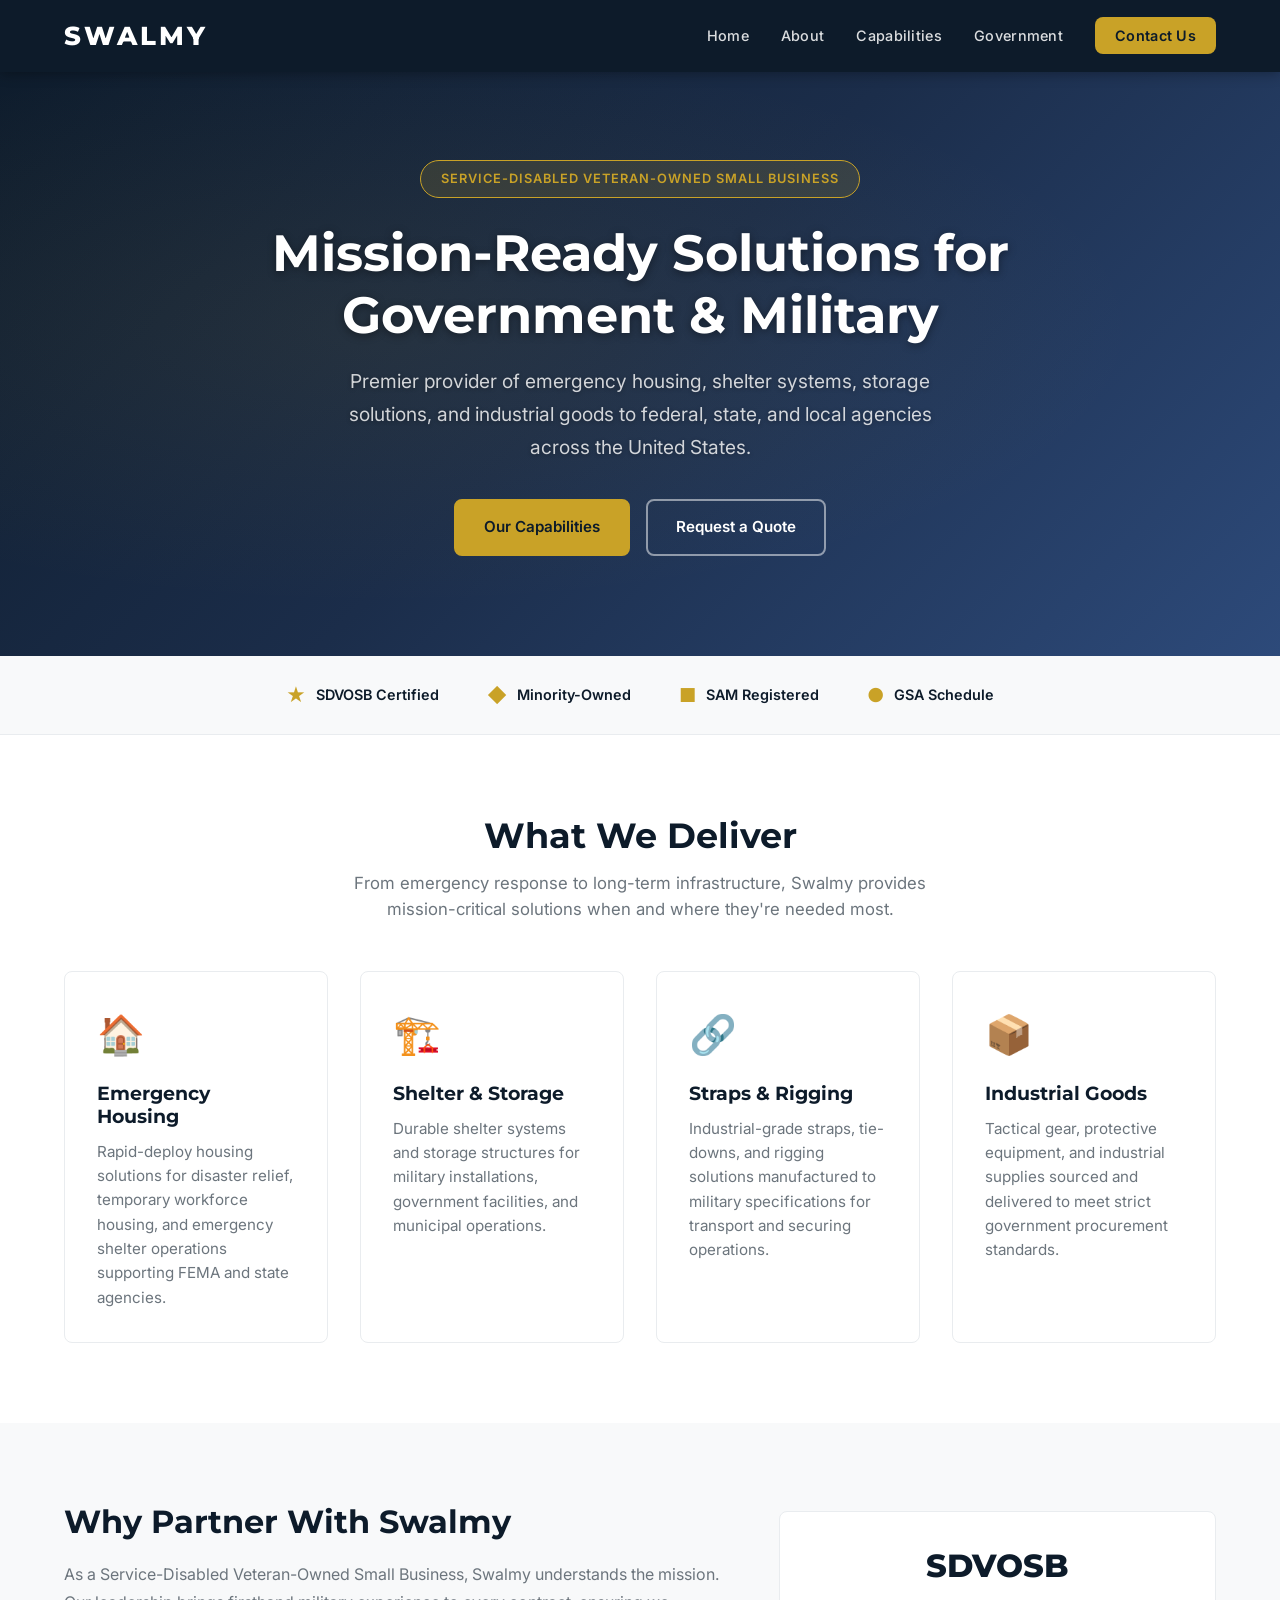
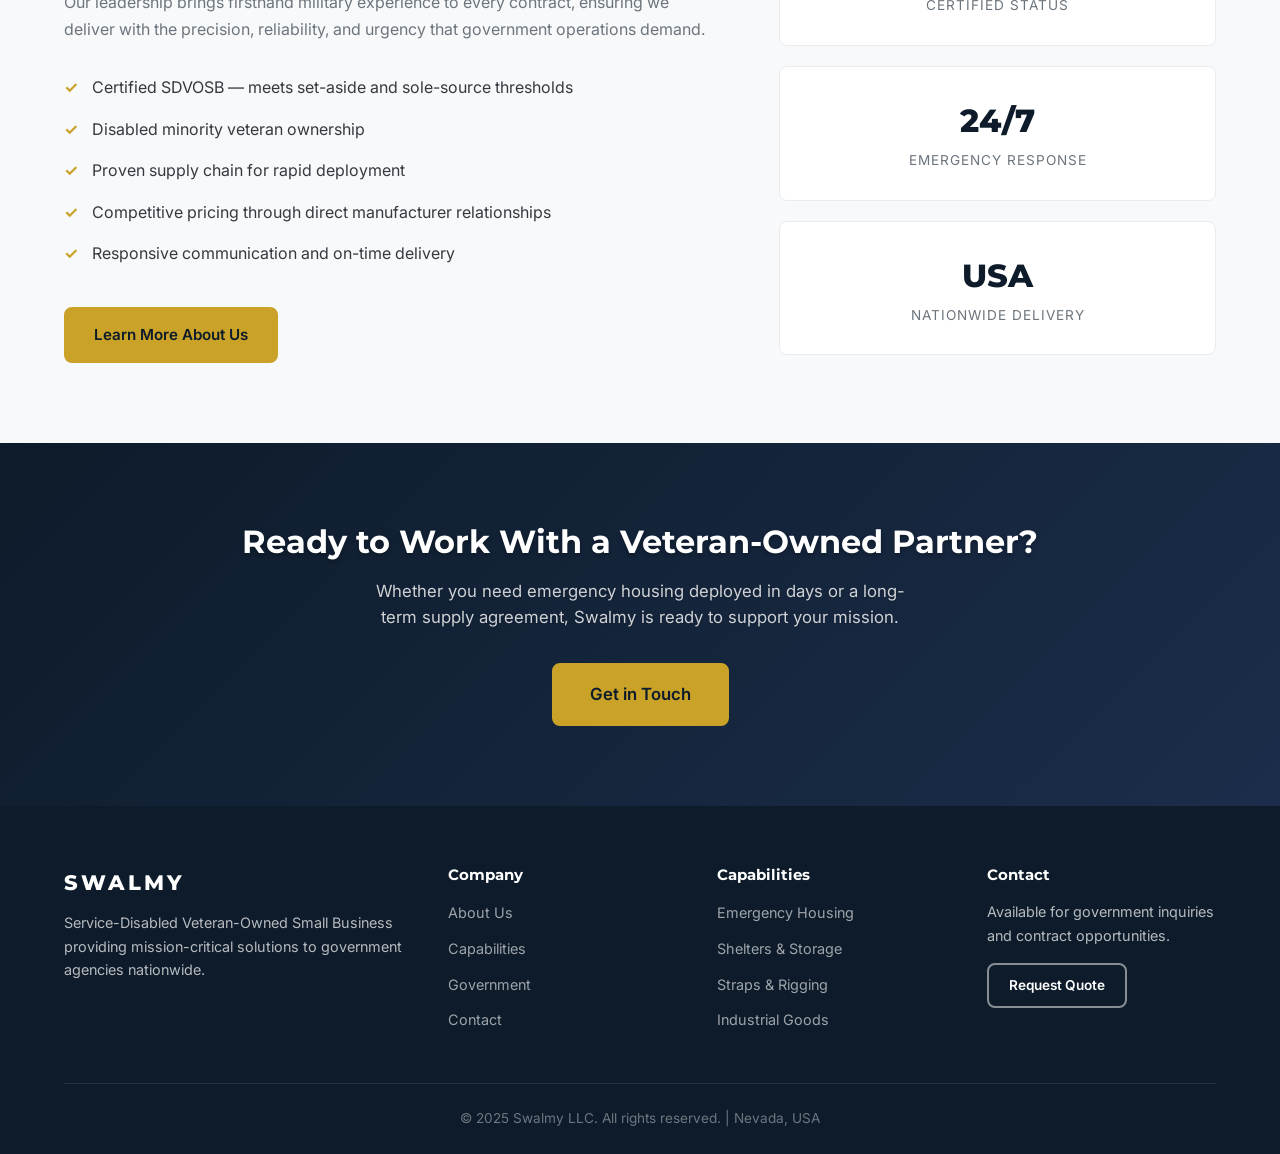
==== index.html @ 4be3682f "Initial deployment of swalmy.com" ====
<!DOCTYPE html>
<html lang="en">
<head>
    <meta charset="UTF-8">
    <meta name="viewport" content="width=device-width, initial-scale=1.0">
    <title>Swalmy — Service-Disabled Veteran-Owned Government Contractor</title>
    <meta name="description" content="Swalmy is a certified Service-Disabled Veteran-Owned Small Business providing emergency housing, shelter solutions, straps, and industrial goods to federal, state, and local government agencies.">
    <meta property="og:title" content="Swalmy — SDVOSB Government Contractor">
    <meta property="og:description" content="Premier provider of emergency housing, shelter, storage solutions, and industrial goods to the U.S. government and military.">
    <meta property="og:type" content="website">
    <meta property="og:url" content="https://swalmy.com">
    <link rel="canonical" href="https://swalmy.com">
    <link rel="preconnect" href="https://fonts.googleapis.com">
    <link rel="preconnect" href="https://fonts.gstatic.com" crossorigin>
    <link href="https://fonts.googleapis.com/css2?family=Inter:wght@300;400;500;600;700;800&family=Montserrat:wght@600;700;800&display=swap" rel="stylesheet">
    <link rel="stylesheet" href="assets/css/style.css">
    <script type="application/ld+json">
    {
        "@context": "https://schema.org",
        "@type": "Organization",
        "name": "Swalmy",
        "url": "https://swalmy.com",
        "description": "Service-Disabled Veteran-Owned Small Business providing emergency housing, shelter solutions, and industrial goods to government agencies.",
        "foundingDate": "2025",
        "address": {
            "@type": "PostalAddress",
            "addressCountry": "US"
        },
        "contactPoint": {
            "@type": "ContactPoint",
            "contactType": "sales",
            "availableLanguage": "English"
        }
    }
    </script>
</head>
<body>
    <header class="site-header">
        <nav class="nav-container">
            <a href="/" class="logo">
                <span class="logo-text">SWALMY</span>
            </a>
            <button class="mobile-toggle" aria-label="Toggle navigation menu" aria-expanded="false">
                <span></span><span></span><span></span>
            </button>
            <ul class="nav-links">
                <li><a href="/">Home</a></li>
                <li><a href="/about">About</a></li>
                <li><a href="/capabilities">Capabilities</a></li>
                <li><a href="/government">Government</a></li>
                <li><a href="/contact" class="nav-cta">Contact Us</a></li>
            </ul>
        </nav>
    </header>

    <main>
        <section class="hero">
            <div class="hero-content">
                <div class="hero-badge">Service-Disabled Veteran-Owned Small Business</div>
                <h1>Mission-Ready Solutions for Government & Military</h1>
                <p class="hero-sub">Premier provider of emergency housing, shelter systems, storage solutions, and industrial goods to federal, state, and local agencies across the United States.</p>
                <div class="hero-actions">
                    <a href="/capabilities" class="btn btn-primary">Our Capabilities</a>
                    <a href="/contact" class="btn btn-outline">Request a Quote</a>
                </div>
            </div>
        </section>

        <section class="trust-bar">
            <div class="container">
                <div class="trust-items">
                    <div class="trust-item">
                        <div class="trust-icon">★</div>
                        <span>SDVOSB Certified</span>
                    </div>
                    <div class="trust-item">
                        <div class="trust-icon">◆</div>
                        <span>Minority-Owned</span>
                    </div>
                    <div class="trust-item">
                        <div class="trust-icon">■</div>
                        <span>SAM Registered</span>
                    </div>
                    <div class="trust-item">
                        <div class="trust-icon">●</div>
                        <span>GSA Schedule</span>
                    </div>
                </div>
            </div>
        </section>

        <section class="capabilities-overview">
            <div class="container">
                <h2 class="section-title">What We Deliver</h2>
                <p class="section-subtitle">From emergency response to long-term infrastructure, Swalmy provides mission-critical solutions when and where they're needed most.</p>
                <div class="capabilities-grid">
                    <div class="capability-card">
                        <div class="capability-icon">🏠</div>
                        <h3>Emergency Housing</h3>
                        <p>Rapid-deploy housing solutions for disaster relief, temporary workforce housing, and emergency shelter operations supporting FEMA and state agencies.</p>
                    </div>
                    <div class="capability-card">
                        <div class="capability-icon">🏗️</div>
                        <h3>Shelter & Storage</h3>
                        <p>Durable shelter systems and storage structures for military installations, government facilities, and municipal operations.</p>
                    </div>
                    <div class="capability-card">
                        <div class="capability-icon">🔗</div>
                        <h3>Straps & Rigging</h3>
                        <p>Industrial-grade straps, tie-downs, and rigging solutions manufactured to military specifications for transport and securing operations.</p>
                    </div>
                    <div class="capability-card">
                        <div class="capability-icon">📦</div>
                        <h3>Industrial Goods</h3>
                        <p>Tactical gear, protective equipment, and industrial supplies sourced and delivered to meet strict government procurement standards.</p>
                    </div>
                </div>
            </div>
        </section>

        <section class="why-swalmy">
            <div class="container">
                <div class="why-grid">
                    <div class="why-content">
                        <h2>Why Partner With Swalmy</h2>
                        <p>As a Service-Disabled Veteran-Owned Small Business, Swalmy understands the mission. Our leadership brings firsthand military experience to every contract, ensuring we deliver with the precision, reliability, and urgency that government operations demand.</p>
                        <ul class="why-list">
                            <li>Certified SDVOSB — meets set-aside and sole-source thresholds</li>
                            <li>Disabled minority veteran ownership</li>
                            <li>Proven supply chain for rapid deployment</li>
                            <li>Competitive pricing through direct manufacturer relationships</li>
                            <li>Responsive communication and on-time delivery</li>
                        </ul>
                        <a href="/about" class="btn btn-primary">Learn More About Us</a>
                    </div>
                    <div class="why-stats">
                        <div class="stat-card">
                            <div class="stat-number">SDVOSB</div>
                            <div class="stat-label">Certified Status</div>
                        </div>
                        <div class="stat-card">
                            <div class="stat-number">24/7</div>
                            <div class="stat-label">Emergency Response</div>
                        </div>
                        <div class="stat-card">
                            <div class="stat-number">USA</div>
                            <div class="stat-label">Nationwide Delivery</div>
                        </div>
                    </div>
                </div>
            </div>
        </section>

        <section class="cta-section">
            <div class="container">
                <h2>Ready to Work With a Veteran-Owned Partner?</h2>
                <p>Whether you need emergency housing deployed in days or a long-term supply agreement, Swalmy is ready to support your mission.</p>
                <a href="/contact" class="btn btn-primary btn-lg">Get in Touch</a>
            </div>
        </section>
    </main>

    <footer class="site-footer">
        <div class="container">
            <div class="footer-grid">
                <div class="footer-brand">
                    <span class="logo-text">SWALMY</span>
                    <p>Service-Disabled Veteran-Owned Small Business providing mission-critical solutions to government agencies nationwide.</p>
                </div>
                <div class="footer-links">
                    <h4>Company</h4>
                    <ul>
                        <li><a href="/about">About Us</a></li>
                        <li><a href="/capabilities">Capabilities</a></li>
                        <li><a href="/government">Government</a></li>
                        <li><a href="/contact">Contact</a></li>
                    </ul>
                </div>
                <div class="footer-links">
                    <h4>Capabilities</h4>
                    <ul>
                        <li><a href="/capabilities#housing">Emergency Housing</a></li>
                        <li><a href="/capabilities#shelters">Shelters & Storage</a></li>
                        <li><a href="/capabilities#straps">Straps & Rigging</a></li>
                        <li><a href="/capabilities#industrial">Industrial Goods</a></li>
                    </ul>
                </div>
                <div class="footer-contact">
                    <h4>Contact</h4>
                    <p>Available for government inquiries<br>and contract opportunities.</p>
                    <a href="/contact" class="btn btn-outline btn-sm">Request Quote</a>
                </div>
            </div>
            <div class="footer-bottom">
                <p>&copy; 2025 Swalmy LLC. All rights reserved. | Nevada, USA</p>
            </div>
        </div>
    </footer>

    <script src="assets/js/main.js"></script>
</body>
</html>
---- assets/css/style.css ----
/* ===== SWALMY — Global Styles ===== */
:root {
    --navy: #0d1b2a;
    --navy-mid: #1b2d4a;
    --navy-light: #2d4a7a;
    --gold: #c9a227;
    --gold-light: #e6c84a;
    --white: #ffffff;
    --gray-50: #f8f9fa;
    --gray-100: #f1f3f5;
    --gray-200: #e9ecef;
    --gray-300: #dee2e6;
    --gray-600: #6c757d;
    --gray-800: #343a40;
    --gray-900: #212529;
    --font-body: 'Inter', -apple-system, BlinkMacSystemFont, sans-serif;
    --font-heading: 'Montserrat', 'Inter', sans-serif;
    --max-width: 1200px;
    --radius: 8px;
    --shadow: 0 2px 8px rgba(0,0,0,0.08);
    --shadow-lg: 0 8px 32px rgba(0,0,0,0.12);
    --transition: 0.3s ease;
}

*, *::before, *::after {
    box-sizing: border-box;
    margin: 0;
    padding: 0;
}

html {
    scroll-behavior: smooth;
}

body {
    font-family: var(--font-body);
    font-size: 16px;
    line-height: 1.6;
    color: var(--gray-900);
    background: var(--white);
    -webkit-font-smoothing: antialiased;
}

img {
    max-width: 100%;
    height: auto;
    display: block;
}

a {
    color: var(--navy-light);
    text-decoration: none;
    transition: color var(--transition);
}

a:hover {
    color: var(--gold);
}

h1, h2, h3, h4, h5, h6 {
    font-family: var(--font-heading);
    font-weight: 700;
    line-height: 1.2;
    color: var(--navy);
}

.container {
    max-width: var(--max-width);
    margin: 0 auto;
    padding: 0 24px;
}

/* ===== HEADER ===== */
.site-header {
    position: fixed;
    top: 0;
    left: 0;
    right: 0;
    z-index: 1000;
    background: var(--navy);
    box-shadow: 0 2px 12px rgba(0,0,0,0.3);
}

.nav-container {
    max-width: var(--max-width);
    margin: 0 auto;
    padding: 0 24px;
    display: flex;
    align-items: center;
    justify-content: space-between;
    height: 72px;
}

.logo {
    display: flex;
    align-items: center;
    gap: 10px;
}

.logo-text {
    font-family: var(--font-heading);
    font-size: 1.6rem;
    font-weight: 800;
    color: var(--white);
    letter-spacing: 3px;
}

.nav-links {
    display: flex;
    align-items: center;
    gap: 32px;
    list-style: none;
}

.nav-links a {
    color: rgba(255,255,255,0.85);
    font-size: 0.9rem;
    font-weight: 500;
    letter-spacing: 0.3px;
    transition: color var(--transition);
}

.nav-links a:hover,
.nav-links a.active {
    color: var(--gold);
}

.nav-cta {
    background: var(--gold);
    color: var(--navy) !important;
    padding: 10px 20px;
    border-radius: var(--radius);
    font-weight: 600 !important;
}

.nav-cta:hover {
    background: var(--gold-light) !important;
    color: var(--navy) !important;
}

.mobile-toggle {
    display: none;
    flex-direction: column;
    gap: 5px;
    background: none;
    border: none;
    cursor: pointer;
    padding: 8px;
}

.mobile-toggle span {
    width: 24px;
    height: 2px;
    background: var(--white);
    transition: var(--transition);
}

/* ===== HERO ===== */
.hero {
    background: linear-gradient(135deg, var(--navy) 0%, var(--navy-mid) 50%, var(--navy-light) 100%);
    padding: 160px 24px 100px;
    text-align: center;
    position: relative;
    overflow: hidden;
}

.hero::before {
    content: '';
    position: absolute;
    top: 0;
    left: 0;
    right: 0;
    bottom: 0;
    background: radial-gradient(ellipse at 30% 50%, rgba(201,162,39,0.08) 0%, transparent 60%);
}

.hero-content {
    max-width: 800px;
    margin: 0 auto;
    position: relative;
    z-index: 1;
}

.hero-badge {
    display: inline-block;
    background: rgba(201,162,39,0.15);
    border: 1px solid var(--gold);
    color: var(--gold);
    padding: 8px 20px;
    border-radius: 50px;
    font-size: 0.8rem;
    font-weight: 600;
    letter-spacing: 1px;
    text-transform: uppercase;
    margin-bottom: 24px;
}

.hero h1 {
    font-size: 3.2rem;
    color: var(--white);
    margin-bottom: 20px;
    text-shadow: 0 2px 8px rgba(0,0,0,0.4);
}

.hero-sub {
    font-size: 1.2rem;
    color: rgba(255,255,255,0.8);
    max-width: 640px;
    margin: 0 auto 36px;
    line-height: 1.7;
    text-shadow: 0 1px 4px rgba(0,0,0,0.3);
}

.hero-actions {
    display: flex;
    gap: 16px;
    justify-content: center;
    flex-wrap: wrap;
}

/* Page Hero (inner pages) */
.page-hero {
    background: linear-gradient(135deg, var(--navy) 0%, var(--navy-mid) 100%);
    padding: 140px 24px 80px;
    text-align: center;
}

.page-hero h1 {
    font-size: 2.8rem;
    color: var(--white);
    margin-bottom: 16px;
    text-shadow: 0 2px 8px rgba(0,0,0,0.4);
}

.page-hero .hero-sub {
    font-size: 1.1rem;
    color: rgba(255,255,255,0.8);
    max-width: 600px;
    margin: 0 auto;
    text-shadow: 0 1px 4px rgba(0,0,0,0.3);
}

/* ===== BUTTONS ===== */
.btn {
    display: inline-block;
    padding: 14px 28px;
    border-radius: var(--radius);
    font-size: 0.95rem;
    font-weight: 600;
    text-align: center;
    cursor: pointer;
    transition: all var(--transition);
    border: 2px solid transparent;
}

.btn-primary {
    background: var(--gold);
    color: var(--navy);
    border-color: var(--gold);
}

.btn-primary:hover {
    background: var(--gold-light);
    border-color: var(--gold-light);
    color: var(--navy);
    transform: translateY(-2px);
    box-shadow: 0 4px 16px rgba(201,162,39,0.3);
}

.btn-outline {
    background: transparent;
    color: var(--white);
    border-color: rgba(255,255,255,0.5);
}

.btn-outline:hover {
    background: rgba(255,255,255,0.1);
    border-color: var(--white);
    color: var(--white);
}

.btn-lg {
    padding: 16px 36px;
    font-size: 1.05rem;
}

.btn-sm {
    padding: 10px 20px;
    font-size: 0.85rem;
}

/* ===== TRUST BAR ===== */
.trust-bar {
    background: var(--gray-50);
    border-bottom: 1px solid var(--gray-200);
    padding: 24px 0;
}

.trust-items {
    display: flex;
    justify-content: center;
    align-items: center;
    gap: 48px;
    flex-wrap: wrap;
}

.trust-item {
    display: flex;
    align-items: center;
    gap: 10px;
    font-size: 0.9rem;
    font-weight: 600;
    color: var(--navy);
}

.trust-icon {
    color: var(--gold);
    font-size: 1.2rem;
}

/* ===== SECTIONS ===== */
.section-title {
    font-size: 2.2rem;
    text-align: center;
    margin-bottom: 12px;
}

.section-subtitle {
    text-align: center;
    color: var(--gray-600);
    max-width: 640px;
    margin: 0 auto 48px;
    font-size: 1.05rem;
}

/* ===== CAPABILITIES OVERVIEW ===== */
.capabilities-overview {
    padding: 80px 0;
}

.capabilities-grid {
    display: grid;
    grid-template-columns: repeat(auto-fit, minmax(260px, 1fr));
    gap: 32px;
}

.capability-card {
    background: var(--white);
    border: 1px solid var(--gray-200);
    border-radius: var(--radius);
    padding: 32px;
    transition: all var(--transition);
}

.capability-card:hover {
    border-color: var(--gold);
    box-shadow: var(--shadow-lg);
    transform: translateY(-4px);
}

.capability-icon {
    font-size: 2.4rem;
    margin-bottom: 16px;
}

.capability-card h3 {
    font-size: 1.2rem;
    margin-bottom: 12px;
}

.capability-card p {
    color: var(--gray-600);
    font-size: 0.95rem;
    line-height: 1.6;
}

/* ===== WHY SWALMY ===== */
.why-swalmy {
    padding: 80px 0;
    background: var(--gray-50);
}

.why-grid {
    display: grid;
    grid-template-columns: 1.2fr 0.8fr;
    gap: 60px;
    align-items: center;
}

.why-content h2 {
    font-size: 2rem;
    margin-bottom: 20px;
}

.why-content p {
    color: var(--gray-600);
    margin-bottom: 24px;
    line-height: 1.7;
}

.why-list {
    list-style: none;
    margin-bottom: 32px;
}

.why-list li {
    padding: 8px 0;
    padding-left: 28px;
    position: relative;
    color: var(--gray-800);
}

.why-list li::before {
    content: '✓';
    position: absolute;
    left: 0;
    color: var(--gold);
    font-weight: 700;
}

.why-stats {
    display: flex;
    flex-direction: column;
    gap: 20px;
}

.stat-card {
    background: var(--white);
    border: 1px solid var(--gray-200);
    border-radius: var(--radius);
    padding: 28px;
    text-align: center;
}

.stat-number {
    font-family: var(--font-heading);
    font-size: 2rem;
    font-weight: 800;
    color: var(--navy);
}

.stat-label {
    font-size: 0.85rem;
    color: var(--gray-600);
    margin-top: 4px;
    text-transform: uppercase;
    letter-spacing: 1px;
}

/* ===== CTA SECTION ===== */
.cta-section {
    background: linear-gradient(135deg, var(--navy) 0%, var(--navy-mid) 100%);
    padding: 80px 24px;
    text-align: center;
}

.cta-section h2 {
    font-size: 2rem;
    color: var(--white);
    margin-bottom: 16px;
    text-shadow: 0 2px 4px rgba(0,0,0,0.3);
}

.cta-section p {
    color: rgba(255,255,255,0.8);
    max-width: 560px;
    margin: 0 auto 32px;
    font-size: 1.05rem;
    text-shadow: 0 1px 2px rgba(0,0,0,0.2);
}

/* ===== ABOUT PAGE ===== */
.about-story {
    padding: 80px 0;
}

.about-grid {
    display: grid;
    grid-template-columns: 1.3fr 0.7fr;
    gap: 60px;
    align-items: start;
}

.about-content h2 {
    font-size: 2rem;
    margin-bottom: 20px;
}

.about-content p {
    color: var(--gray-600);
    margin-bottom: 20px;
    line-height: 1.7;
}

.about-values {
    display: flex;
    flex-direction: column;
    gap: 20px;
}

.value-card {
    background: var(--gray-50);
    border-left: 4px solid var(--gold);
    padding: 24px;
    border-radius: 0 var(--radius) var(--radius) 0;
}

.value-card h3 {
    font-size: 1.1rem;
    margin-bottom: 8px;
}

.value-card p {
    color: var(--gray-600);
    font-size: 0.9rem;
}

/* ===== LEADERSHIP ===== */
.leadership {
    padding: 80px 0;
    background: var(--gray-50);
}

.leadership-grid {
    display: flex;
    justify-content: center;
    gap: 40px;
    flex-wrap: wrap;
}

.leader-card {
    background: var(--white);
    border: 1px solid var(--gray-200);
    border-radius: var(--radius);
    padding: 40px;
    text-align: center;
    max-width: 400px;
}

.leader-avatar {
    margin-bottom: 20px;
}

.avatar-placeholder {
    width: 80px;
    height: 80px;
    background: var(--navy);
    color: var(--gold);
    border-radius: 50%;
    display: flex;
    align-items: center;
    justify-content: center;
    font-family: var(--font-heading);
    font-size: 2rem;
    font-weight: 700;
    margin: 0 auto;
}

.leader-card h3 {
    font-size: 1.3rem;
    margin-bottom: 4px;
}

.leader-title {
    color: var(--gold);
    font-size: 0.9rem;
    font-weight: 600;
    margin-bottom: 16px;
}

.leader-bio {
    color: var(--gray-600);
    font-size: 0.95rem;
    line-height: 1.6;
}

/* ===== CERTIFICATIONS ===== */
.certifications {
    padding: 80px 0;
}

.cert-grid {
    display: grid;
    grid-template-columns: repeat(auto-fit, minmax(300px, 1fr));
    gap: 24px;
}

.cert-card {
    background: var(--white);
    border: 1px solid var(--gray-200);
    border-radius: var(--radius);
    padding: 32px;
    text-align: center;
}

.cert-badge {
    display: inline-block;
    background: var(--navy);
    color: var(--gold);
    padding: 8px 20px;
    border-radius: var(--radius);
    font-family: var(--font-heading);
    font-weight: 700;
    font-size: 1.1rem;
    margin-bottom: 16px;
}

.cert-card h3 {
    font-size: 1rem;
    margin-bottom: 8px;
}

.cert-card p {
    color: var(--gray-600);
    font-size: 0.9rem;
}

/* ===== CAPABILITIES DETAIL ===== */
.capability-detail {
    padding: 80px 0;
}

.capability-detail.alt {
    background: var(--gray-50);
}

.detail-grid {
    display: grid;
    grid-template-columns: 1fr 1fr;
    gap: 60px;
    align-items: center;
}

.detail-grid.reverse {
    direction: rtl;
}

.detail-grid.reverse > * {
    direction: ltr;
}

.detail-label {
    display: inline-block;
    background: rgba(201,162,39,0.1);
    color: var(--gold);
    padding: 4px 12px;
    border-radius: 4px;
    font-size: 0.8rem;
    font-weight: 600;
    text-transform: uppercase;
    letter-spacing: 1px;
    margin-bottom: 12px;
}

.detail-content h2 {
    font-size: 1.8rem;
    margin-bottom: 16px;
}

.detail-content p {
    color: var(--gray-600);
    margin-bottom: 20px;
    line-height: 1.7;
}

.detail-list {
    list-style: none;
}

.detail-list li {
    padding: 6px 0;
    padding-left: 24px;
    position: relative;
    color: var(--gray-800);
    font-size: 0.95rem;
}

.detail-list li::before {
    content: '→';
    position: absolute;
    left: 0;
    color: var(--gold);
    font-weight: 700;
}

.visual-placeholder {
    border-radius: var(--radius);
    height: 300px;
    display: flex;
    align-items: center;
    justify-content: center;
    color: rgba(255,255,255,0.6);
    font-size: 1rem;
    font-weight: 500;
}

/* ===== GOVERNMENT PAGE ===== */
.gov-overview {
    padding: 80px 0;
}

.gov-intro {
    max-width: 800px;
    margin: 0 auto;
    text-align: center;
}

.gov-intro h2 {
    font-size: 2rem;
    margin-bottom: 20px;
}

.gov-intro p {
    color: var(--gray-600);
    line-height: 1.7;
    font-size: 1.05rem;
}

.gov-details {
    padding: 0 0 80px;
}

.gov-grid {
    display: grid;
    grid-template-columns: 1fr 1fr;
    gap: 40px;
}

.gov-card {
    background: var(--white);
    border: 1px solid var(--gray-200);
    border-radius: var(--radius);
    padding: 36px;
}

.gov-card h3 {
    font-size: 1.3rem;
    margin-bottom: 20px;
    padding-bottom: 12px;
    border-bottom: 2px solid var(--gold);
}

.gov-table {
    width: 100%;
    border-collapse: collapse;
}

.gov-table tr {
    border-bottom: 1px solid var(--gray-100);
}

.gov-table td {
    padding: 12px 0;
    font-size: 0.95rem;
}

.gov-table td:first-child {
    width: 40%;
    color: var(--gray-600);
}

.cert-list {
    display: flex;
    flex-direction: column;
    gap: 16px;
}

.cert-item {
    display: flex;
    align-items: flex-start;
    gap: 12px;
}

.cert-check {
    color: var(--gold);
    font-size: 1.2rem;
    font-weight: 700;
    flex-shrink: 0;
    margin-top: 2px;
}

.cert-item strong {
    display: block;
    font-size: 0.95rem;
}

.cert-item p {
    color: var(--gray-600);
    font-size: 0.85rem;
    margin-top: 2px;
}

/* ===== NAICS ===== */
.naics-section {
    padding: 80px 0;
    background: var(--gray-50);
}

.naics-grid {
    display: grid;
    grid-template-columns: repeat(auto-fit, minmax(300px, 1fr));
    gap: 24px;
}

.naics-card {
    background: var(--white);
    border: 1px solid var(--gray-200);
    border-radius: var(--radius);
    padding: 28px;
}

.naics-code {
    font-family: var(--font-heading);
    font-size: 1.4rem;
    font-weight: 800;
    color: var(--navy);
    margin-bottom: 8px;
}

.naics-card h4 {
    font-size: 0.95rem;
    margin-bottom: 6px;
    color: var(--gray-800);
}

.naics-card p {
    color: var(--gray-600);
    font-size: 0.85rem;
}

/* ===== CONTRACT VEHICLES ===== */
.contract-vehicles {
    padding: 80px 0;
}

.vehicles-grid {
    display: grid;
    grid-template-columns: repeat(auto-fit, minmax(260px, 1fr));
    gap: 24px;
}

.vehicle-card {
    background: var(--white);
    border: 1px solid var(--gray-200);
    border-radius: var(--radius);
    padding: 28px;
}

.vehicle-card h3 {
    font-size: 1.1rem;
    margin-bottom: 12px;
    color: var(--navy);
}

.vehicle-card p {
    color: var(--gray-600);
    font-size: 0.9rem;
    line-height: 1.6;
}

/* ===== PAST PERFORMANCE ===== */
.past-performance {
    padding: 80px 0;
    background: var(--gray-50);
    text-align: center;
}

.performance-cta {
    margin-top: 32px;
}

/* ===== CONTACT PAGE ===== */
.contact-section {
    padding: 80px 0;
}

.contact-grid {
    display: grid;
    grid-template-columns: 1.4fr 0.6fr;
    gap: 60px;
    align-items: start;
}

.contact-form-wrapper h2 {
    font-size: 1.8rem;
    margin-bottom: 28px;
}

.contact-form {
    display: flex;
    flex-direction: column;
    gap: 20px;
}

.form-row {
    display: grid;
    grid-template-columns: 1fr 1fr;
    gap: 20px;
}

.form-group {
    display: flex;
    flex-direction: column;
    gap: 6px;
}

.form-group label {
    font-size: 0.9rem;
    font-weight: 600;
    color: var(--gray-800);
}

.form-group input,
.form-group select,
.form-group textarea {
    padding: 12px 16px;
    border: 1px solid var(--gray-300);
    border-radius: var(--radius);
    font-family: var(--font-body);
    font-size: 0.95rem;
    transition: border-color var(--transition);
}

.form-group input:focus,
.form-group select:focus,
.form-group textarea:focus {
    outline: none;
    border-color: var(--navy-light);
    box-shadow: 0 0 0 3px rgba(45,74,122,0.1);
}

.form-group textarea {
    resize: vertical;
    min-height: 120px;
}

.contact-info {
    display: flex;
    flex-direction: column;
    gap: 24px;
}

.info-card {
    background: var(--gray-50);
    border: 1px solid var(--gray-200);
    border-radius: var(--radius);
    padding: 28px;
}

.info-card h3 {
    font-size: 1.1rem;
    margin-bottom: 12px;
    color: var(--navy);
}

.info-card p {
    color: var(--gray-600);
    font-size: 0.9rem;
    margin-bottom: 16px;
}

.info-item {
    display: flex;
    gap: 8px;
    margin-bottom: 8px;
    font-size: 0.9rem;
}

.info-item strong {
    color: var(--gray-800);
    min-width: 80px;
}

.info-item a {
    color: var(--navy-light);
}

/* ===== FOOTER ===== */
.site-footer {
    background: var(--navy);
    color: rgba(255,255,255,0.7);
    padding: 60px 0 0;
}

.footer-grid {
    display: grid;
    grid-template-columns: 1.5fr 1fr 1fr 1fr;
    gap: 40px;
    padding-bottom: 40px;
    border-bottom: 1px solid rgba(255,255,255,0.1);
}

.footer-brand .logo-text {
    display: block;
    margin-bottom: 12px;
    font-size: 1.3rem;
}

.footer-brand p {
    font-size: 0.9rem;
    line-height: 1.6;
}

.footer-links h4,
.footer-contact h4 {
    color: var(--white);
    font-size: 0.95rem;
    margin-bottom: 16px;
}

.footer-links ul {
    list-style: none;
}

.footer-links li {
    margin-bottom: 10px;
}

.footer-links a {
    color: rgba(255,255,255,0.6);
    font-size: 0.9rem;
}

.footer-links a:hover {
    color: var(--gold);
}

.footer-contact p {
    font-size: 0.9rem;
    margin-bottom: 16px;
}

.footer-bottom {
    padding: 24px 0;
    text-align: center;
    font-size: 0.85rem;
    color: rgba(255,255,255,0.4);
}

/* ===== RESPONSIVE ===== */
@media (max-width: 968px) {
    .nav-links {
        display: none;
        position: absolute;
        top: 72px;
        left: 0;
        right: 0;
        background: var(--navy);
        flex-direction: column;
        padding: 24px;
        gap: 16px;
        border-top: 1px solid rgba(255,255,255,0.1);
    }

    .nav-links.active {
        display: flex;
    }

    .mobile-toggle {
        display: flex;
    }

    .hero h1 {
        font-size: 2.2rem;
    }

    .page-hero h1 {
        font-size: 2rem;
    }

    .why-grid,
    .about-grid,
    .detail-grid,
    .detail-grid.reverse,
    .gov-grid,
    .contact-grid {
        grid-template-columns: 1fr;
        gap: 40px;
    }

    .detail-grid.reverse {
        direction: ltr;
    }

    .footer-grid {
        grid-template-columns: 1fr 1fr;
        gap: 32px;
    }

    .form-row {
        grid-template-columns: 1fr;
    }

    .trust-items {
        gap: 24px;
    }
}

@media (max-width: 600px) {
    .hero {
        padding: 130px 16px 70px;
    }

    .hero h1 {
        font-size: 1.8rem;
    }

    .section-title {
        font-size: 1.6rem;
    }

    .footer-grid {
        grid-template-columns: 1fr;
    }

    .capabilities-grid {
        grid-template-columns: 1fr;
    }

    .naics-grid {
        grid-template-columns: 1fr;
    }
}
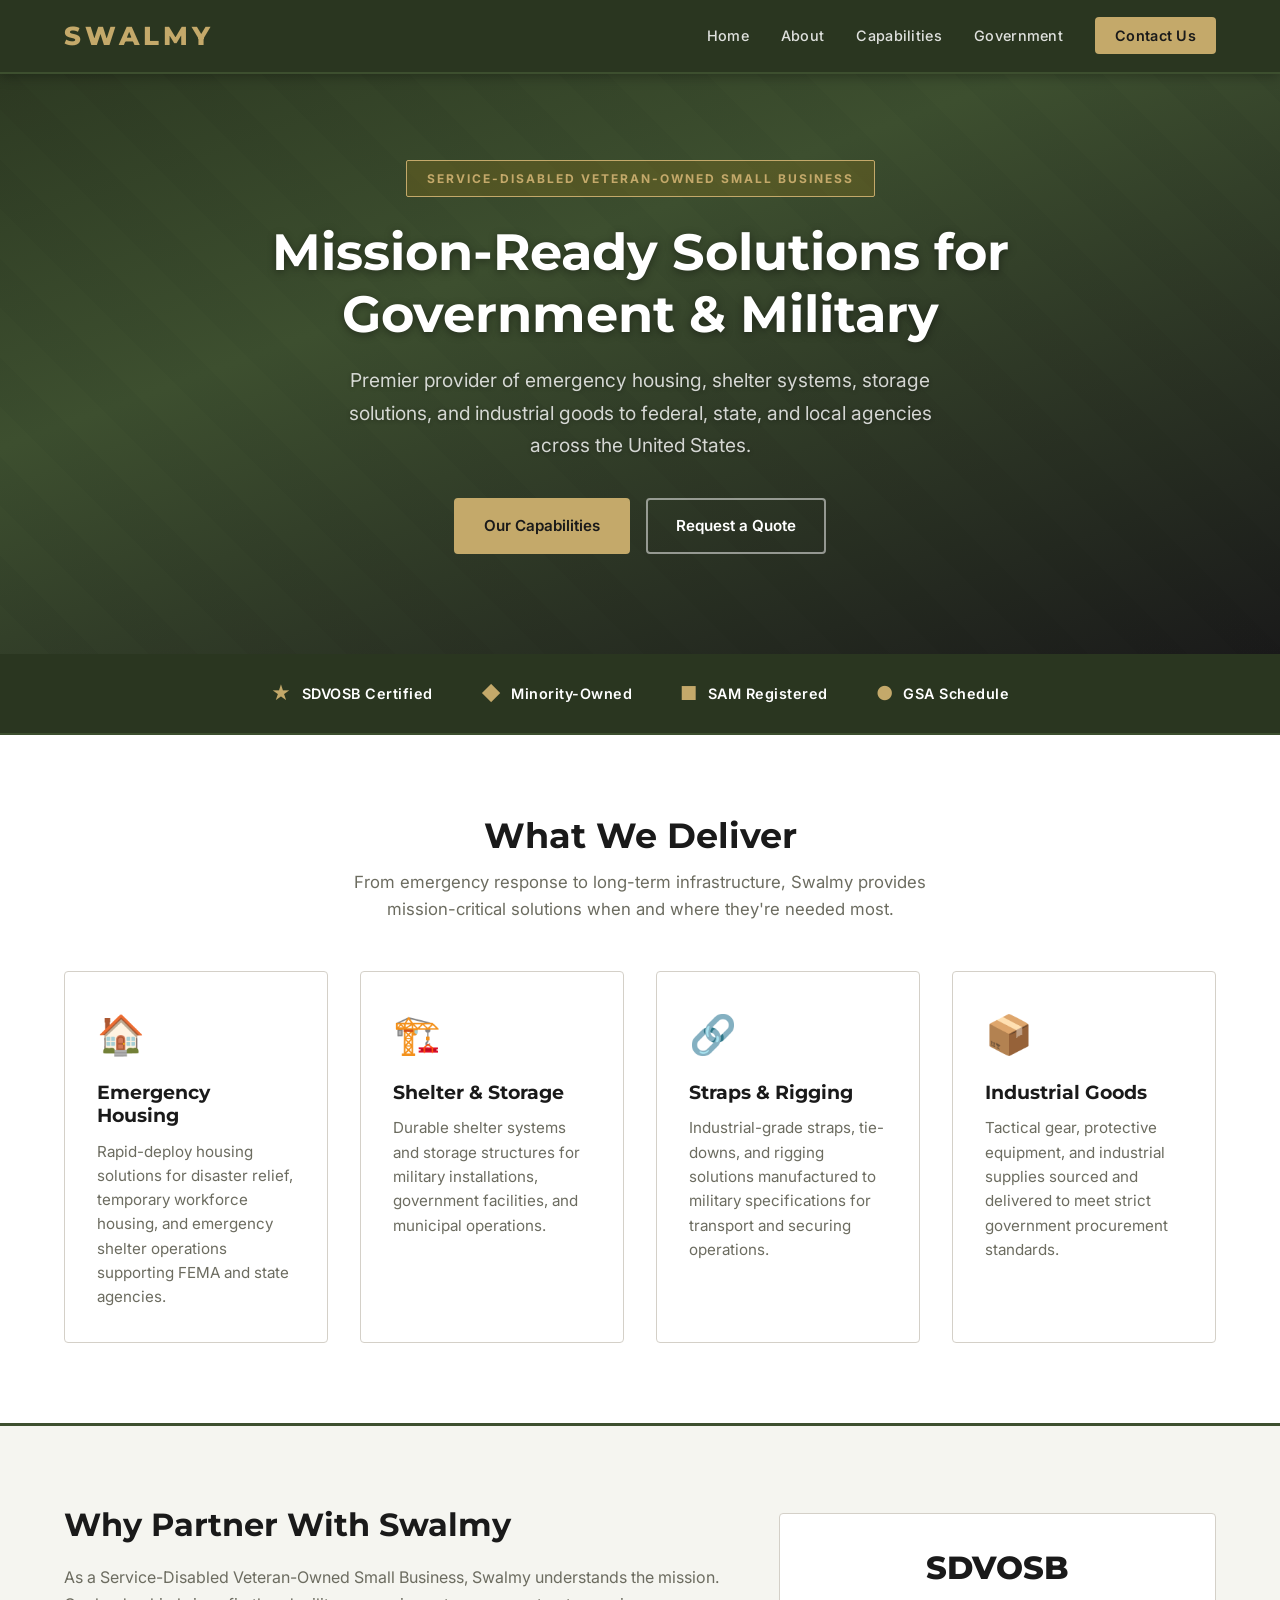
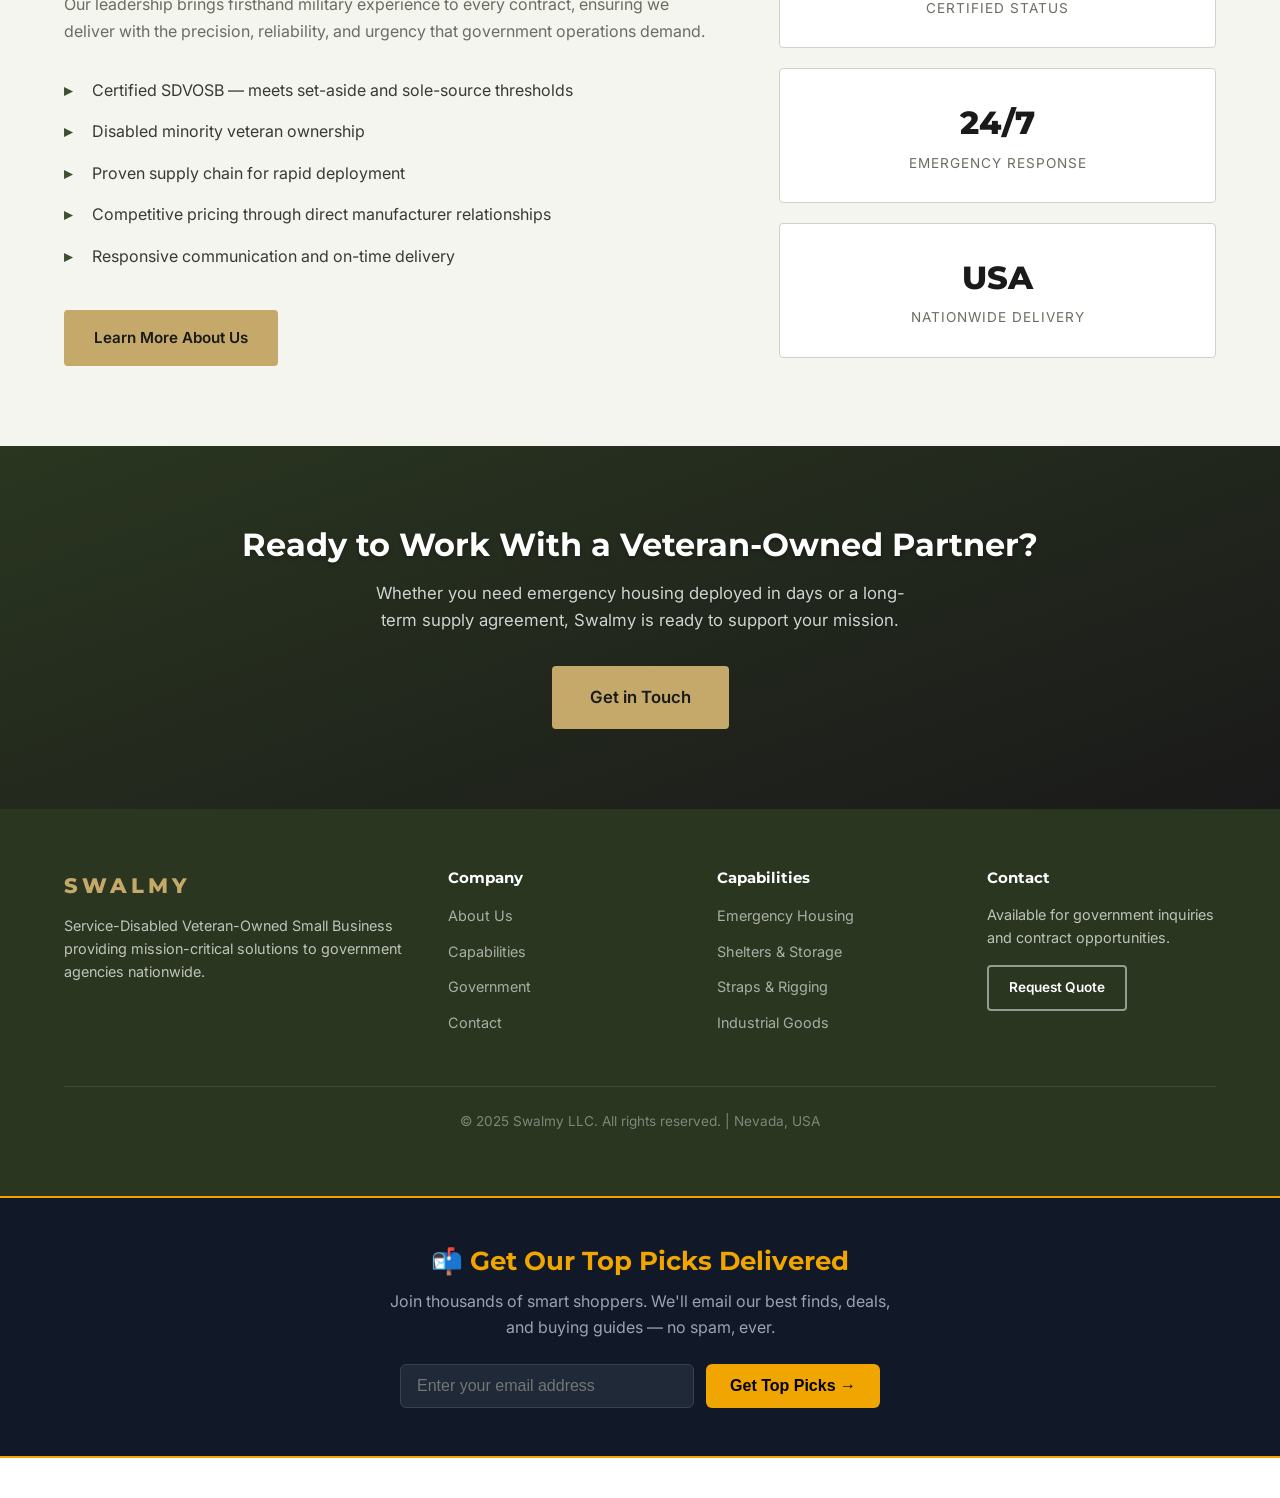
==== commit 0465b2dc: "Add email capture form" ====
--- a/index.html
+++ b/index.html
@@ -33,6 +33,17 @@
         }
     }
     </script>
+<style>
+/* ===== EMAIL CAPTURE ===== */
+.email-capture { background: #111827; border-top: 2px solid #f0a500; border-bottom: 2px solid #f0a500; padding: 48px 24px; text-align: center; margin: 40px 0; }
+.email-capture h2 { color: #f0a500; font-size: 1.6em; margin-bottom: 12px; }
+.email-capture p { color: #9ca3af; margin-bottom: 24px; max-width: 500px; margin-left: auto; margin-right: auto; }
+.capture-form { display: flex; gap: 12px; justify-content: center; flex-wrap: wrap; max-width: 480px; margin: 0 auto; }
+.capture-form input[type="email"] { flex: 1; min-width: 220px; padding: 12px 16px; border-radius: 6px; border: 1px solid #374151; background: #1f2937; color: #e0e0e0; font-size: 1em; }
+.capture-form button { background: #f0a500; color: #000; font-weight: 700; padding: 12px 24px; border: none; border-radius: 6px; cursor: pointer; font-size: 1em; white-space: nowrap; }
+.capture-form button:hover { background: #e09400; }
+/* ========================= */
+</style>
 </head>
 <body>
     <header class="site-header">
@@ -195,7 +206,24 @@
                 <p>&copy; 2025 Swalmy LLC. All rights reserved. | Nevada, USA</p>
             </div>
         </div>
-    </footer>
+    
+<!-- EMAIL CAPTURE -->
+<section class="email-capture">
+  <div class="container">
+    <h2>📬 Get Our Top Picks Delivered</h2>
+    <p>Join thousands of smart shoppers. We'll email our best finds, deals, and buying guides — no spam, ever.</p>
+    <form class="capture-form" action="https://api.web3forms.com/submit" method="POST">
+      <input type="hidden" name="access_key" value="2a6ef7e0-b23f-4b0b-a2e4-5ca5b6a3e9d7">
+      <input type="hidden" name="subject" value="New Subscriber — swalmy.com">
+      <input type="hidden" name="redirect" value="https://swalmy.com/thanks.html">
+      <input type="email" name="email" placeholder="Enter your email address" required>
+      <button type="submit">Get Top Picks →</button>
+    </form>
+  </div>
+</section>
+<!-- END EMAIL CAPTURE -->
+
+</footer>
 
     <script src="assets/js/main.js"></script>
 </body>
--- a/assets/css/style.css
+++ b/assets/css/style.css
@@ -1,25 +1,30 @@
-/* ===== SWALMY — Global Styles ===== */
+/* ===== SWALMY — Military Style ===== */
 :root {
-    --navy: #0d1b2a;
-    --navy-mid: #1b2d4a;
-    --navy-light: #2d4a7a;
-    --gold: #c9a227;
-    --gold-light: #e6c84a;
+    --navy: #1a1a1a;
+    --navy-mid: #2d2d2d;
+    --navy-light: #4a4a4a;
+    --gold: #b8860b;
+    --gold-light: #d4a017;
+    --od-green: #3d4f2f;
+    --od-green-light: #556b3e;
+    --od-green-dark: #2a3620;
+    --tan: #c4a96a;
+    --tan-light: #d4be8a;
     --white: #ffffff;
-    --gray-50: #f8f9fa;
-    --gray-100: #f1f3f5;
-    --gray-200: #e9ecef;
-    --gray-300: #dee2e6;
-    --gray-600: #6c757d;
-    --gray-800: #343a40;
-    --gray-900: #212529;
+    --gray-50: #f5f5f0;
+    --gray-100: #eae8e0;
+    --gray-200: #d4d0c8;
+    --gray-300: #b8b4aa;
+    --gray-600: #6c6c60;
+    --gray-800: #3a3a34;
+    --gray-900: #1a1a18;
     --font-body: 'Inter', -apple-system, BlinkMacSystemFont, sans-serif;
     --font-heading: 'Montserrat', 'Inter', sans-serif;
     --max-width: 1200px;
-    --radius: 8px;
-    --shadow: 0 2px 8px rgba(0,0,0,0.08);
-    --shadow-lg: 0 8px 32px rgba(0,0,0,0.12);
-    --transition: 0.3s ease;
+    --radius: 4px;
+    --shadow: 0 2px 8px rgba(0,0,0,0.12);
+    --shadow-lg: 0 8px 32px rgba(0,0,0,0.2);
+    --transition: 0.2s ease;
 }
 
 *, *::before, *::after {
@@ -77,8 +82,9 @@
     left: 0;
     right: 0;
     z-index: 1000;
-    background: var(--navy);
-    box-shadow: 0 2px 12px rgba(0,0,0,0.3);
+    background: var(--od-green-dark);
+    box-shadow: 0 2px 12px rgba(0,0,0,0.4);
+    border-bottom: 2px solid var(--od-green);
 }
 
 .nav-container {
@@ -101,8 +107,8 @@
     font-family: var(--font-heading);
     font-size: 1.6rem;
     font-weight: 800;
-    color: var(--white);
-    letter-spacing: 3px;
+    color: var(--tan);
+    letter-spacing: 4px;
 }
 
 .nav-links {
@@ -122,11 +128,11 @@
 
 .nav-links a:hover,
 .nav-links a.active {
-    color: var(--gold);
+    color: var(--tan);
 }
 
 .nav-cta {
-    background: var(--gold);
+    background: var(--tan);
     color: var(--navy) !important;
     padding: 10px 20px;
     border-radius: var(--radius);
@@ -134,7 +140,7 @@
 }
 
 .nav-cta:hover {
-    background: var(--gold-light) !important;
+    background: var(--tan-light) !important;
     color: var(--navy) !important;
 }
 
@@ -157,7 +163,7 @@
 
 /* ===== HERO ===== */
 .hero {
-    background: linear-gradient(135deg, var(--navy) 0%, var(--navy-mid) 50%, var(--navy-light) 100%);
+    background: linear-gradient(160deg, var(--od-green-dark) 0%, var(--od-green) 40%, var(--navy) 100%);
     padding: 160px 24px 100px;
     text-align: center;
     position: relative;
@@ -171,7 +177,13 @@
     left: 0;
     right: 0;
     bottom: 0;
-    background: radial-gradient(ellipse at 30% 50%, rgba(201,162,39,0.08) 0%, transparent 60%);
+    background: repeating-linear-gradient(
+        45deg,
+        transparent,
+        transparent 35px,
+        rgba(0,0,0,0.03) 35px,
+        rgba(0,0,0,0.03) 70px
+    );
 }
 
 .hero-content {
@@ -183,14 +195,14 @@
 
 .hero-badge {
     display: inline-block;
-    background: rgba(201,162,39,0.15);
-    border: 1px solid var(--gold);
-    color: var(--gold);
+    background: rgba(184,134,11,0.2);
+    border: 1px solid var(--tan);
+    color: var(--tan);
     padding: 8px 20px;
-    border-radius: 50px;
-    font-size: 0.8rem;
-    font-weight: 600;
-    letter-spacing: 1px;
+    border-radius: 2px;
+    font-size: 0.75rem;
+    font-weight: 700;
+    letter-spacing: 2px;
     text-transform: uppercase;
     margin-bottom: 24px;
 }
@@ -220,7 +232,7 @@
 
 /* Page Hero (inner pages) */
 .page-hero {
-    background: linear-gradient(135deg, var(--navy) 0%, var(--navy-mid) 100%);
+    background: linear-gradient(160deg, var(--od-green-dark) 0%, var(--od-green) 100%);
     padding: 140px 24px 80px;
     text-align: center;
 }
@@ -254,17 +266,17 @@
 }
 
 .btn-primary {
-    background: var(--gold);
+    background: var(--tan);
     color: var(--navy);
-    border-color: var(--gold);
+    border-color: var(--tan);
 }
 
 .btn-primary:hover {
-    background: var(--gold-light);
-    border-color: var(--gold-light);
+    background: var(--tan-light);
+    border-color: var(--tan-light);
     color: var(--navy);
     transform: translateY(-2px);
-    box-shadow: 0 4px 16px rgba(201,162,39,0.3);
+    box-shadow: 0 4px 16px rgba(196,169,106,0.3);
 }
 
 .btn-outline {
@@ -291,8 +303,8 @@
 
 /* ===== TRUST BAR ===== */
 .trust-bar {
-    background: var(--gray-50);
-    border-bottom: 1px solid var(--gray-200);
+    background: var(--od-green-dark);
+    border-bottom: 2px solid var(--od-green);
     padding: 24px 0;
 }
 
@@ -310,11 +322,12 @@
     gap: 10px;
     font-size: 0.9rem;
     font-weight: 600;
-    color: var(--navy);
+    color: var(--white);
+    letter-spacing: 0.5px;
 }
 
 .trust-icon {
-    color: var(--gold);
+    color: var(--tan);
     font-size: 1.2rem;
 }
 
@@ -353,7 +366,7 @@
 }
 
 .capability-card:hover {
-    border-color: var(--gold);
+    border-color: var(--od-green);
     box-shadow: var(--shadow-lg);
     transform: translateY(-4px);
 }
@@ -378,6 +391,7 @@
 .why-swalmy {
     padding: 80px 0;
     background: var(--gray-50);
+    border-top: 3px solid var(--od-green);
 }
 
 .why-grid {
@@ -411,10 +425,10 @@
 }
 
 .why-list li::before {
-    content: '✓';
+    content: '▸';
     position: absolute;
     left: 0;
-    color: var(--gold);
+    color: var(--od-green);
     font-weight: 700;
 }
 
@@ -449,7 +463,7 @@
 
 /* ===== CTA SECTION ===== */
 .cta-section {
-    background: linear-gradient(135deg, var(--navy) 0%, var(--navy-mid) 100%);
+    background: linear-gradient(160deg, var(--od-green-dark) 0%, var(--navy) 100%);
     padding: 80px 24px;
     text-align: center;
 }
@@ -500,7 +514,7 @@
 
 .value-card {
     background: var(--gray-50);
-    border-left: 4px solid var(--gold);
+    border-left: 4px solid var(--od-green);
     padding: 24px;
     border-radius: 0 var(--radius) var(--radius) 0;
 }
@@ -544,8 +558,8 @@
 .avatar-placeholder {
     width: 80px;
     height: 80px;
-    background: var(--navy);
-    color: var(--gold);
+    background: var(--od-green);
+    color: var(--tan);
     border-radius: 50%;
     display: flex;
     align-items: center;
@@ -562,7 +576,7 @@
 }
 
 .leader-title {
-    color: var(--gold);
+    color: var(--od-green-light);
     font-size: 0.9rem;
     font-weight: 600;
     margin-bottom: 16px;
@@ -595,8 +609,8 @@
 
 .cert-badge {
     display: inline-block;
-    background: var(--navy);
-    color: var(--gold);
+    background: var(--od-green);
+    color: var(--tan);
     padding: 8px 20px;
     border-radius: var(--radius);
     font-family: var(--font-heading);
@@ -641,10 +655,10 @@
 
 .detail-label {
     display: inline-block;
-    background: rgba(201,162,39,0.1);
-    color: var(--gold);
+    background: rgba(61,79,47,0.1);
+    color: var(--od-green);
     padding: 4px 12px;
-    border-radius: 4px;
+    border-radius: 2px;
     font-size: 0.8rem;
     font-weight: 600;
     text-transform: uppercase;
@@ -676,10 +690,10 @@
 }
 
 .detail-list li::before {
-    content: '→';
+    content: '▸';
     position: absolute;
     left: 0;
-    color: var(--gold);
+    color: var(--od-green);
     font-weight: 700;
 }
 
@@ -737,7 +751,7 @@
     font-size: 1.3rem;
     margin-bottom: 20px;
     padding-bottom: 12px;
-    border-bottom: 2px solid var(--gold);
+    border-bottom: 2px solid var(--od-green);
 }
 
 .gov-table {
@@ -772,7 +786,7 @@
 }
 
 .cert-check {
-    color: var(--gold);
+    color: var(--od-green);
     font-size: 1.2rem;
     font-weight: 700;
     flex-shrink: 0;
@@ -977,7 +991,7 @@
 
 /* ===== FOOTER ===== */
 .site-footer {
-    background: var(--navy);
+    background: var(--od-green-dark);
     color: rgba(255,255,255,0.7);
     padding: 60px 0 0;
 }
@@ -1022,7 +1036,7 @@
 }
 
 .footer-links a:hover {
-    color: var(--gold);
+    color: var(--tan);
 }
 
 .footer-contact p {
@@ -1045,7 +1059,7 @@
         top: 72px;
         left: 0;
         right: 0;
-        background: var(--navy);
+        background: var(--od-green-dark);
         flex-direction: column;
         padding: 24px;
         gap: 16px;
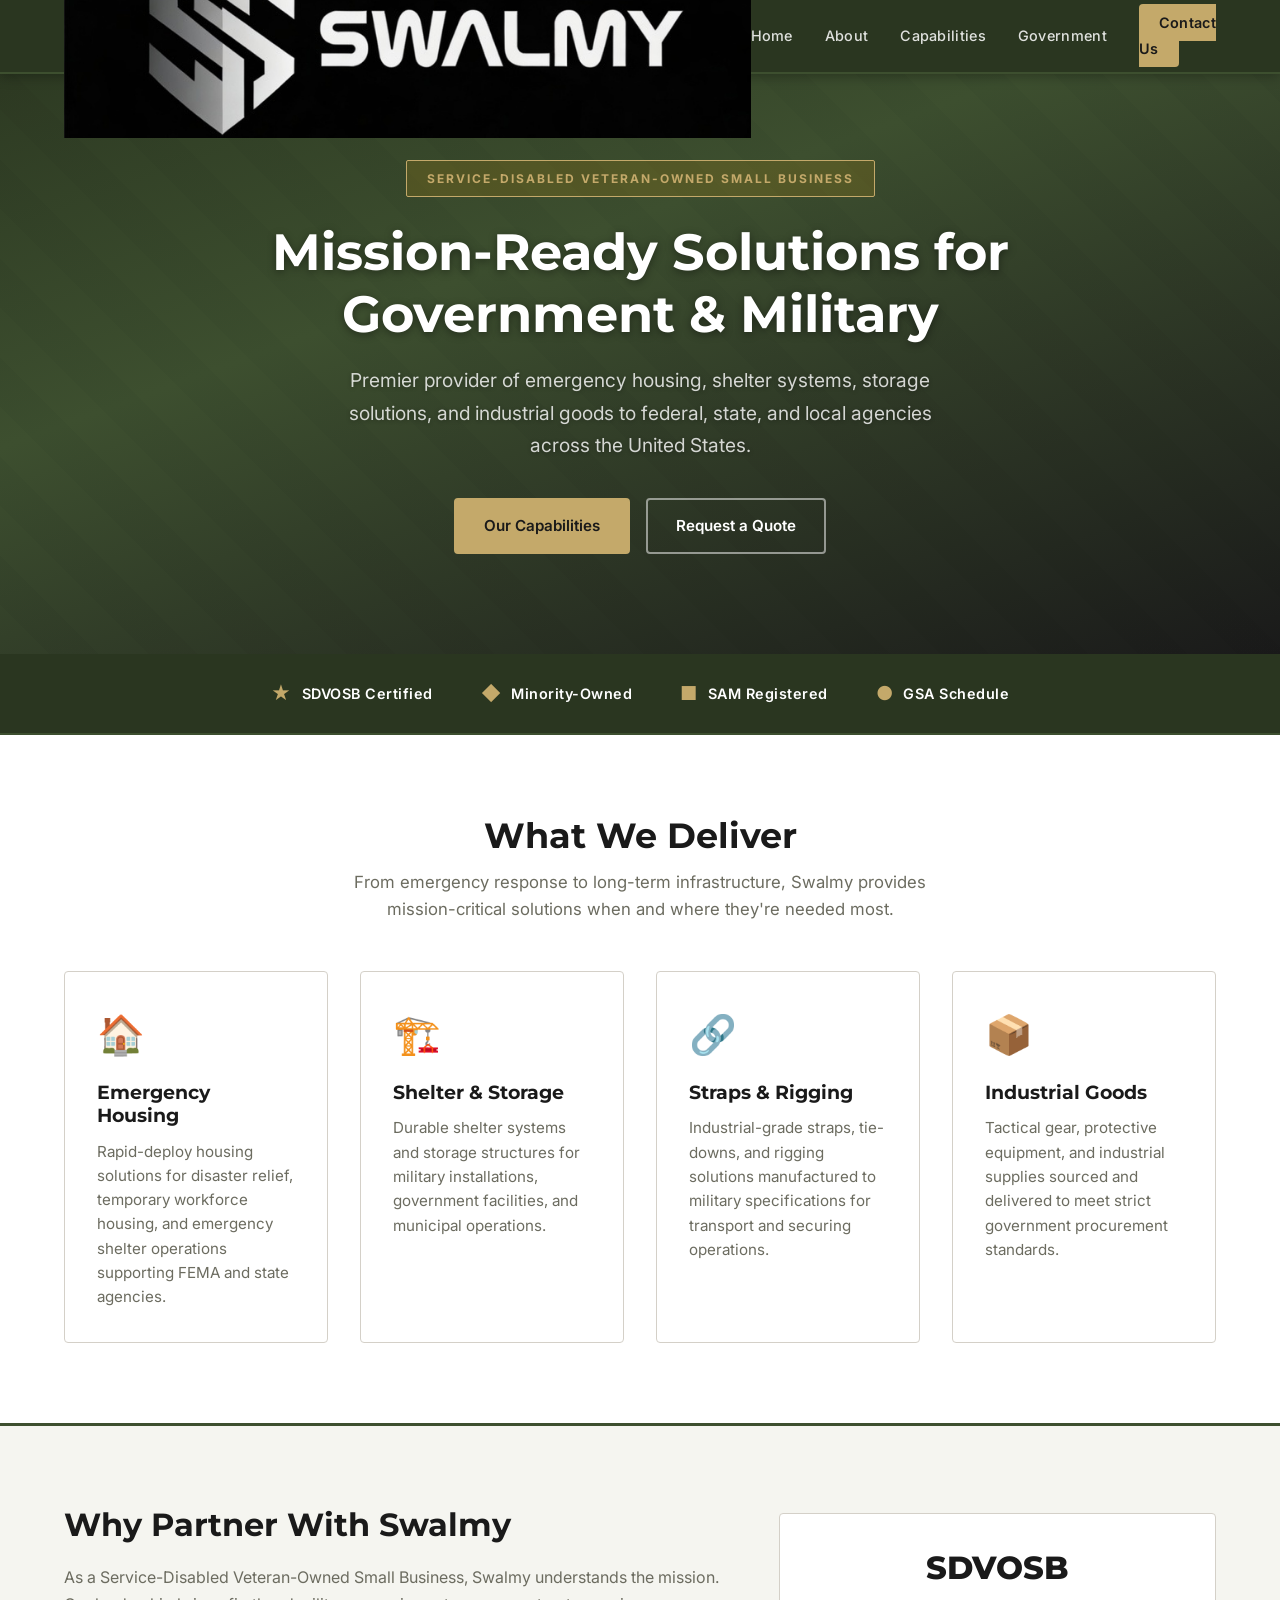
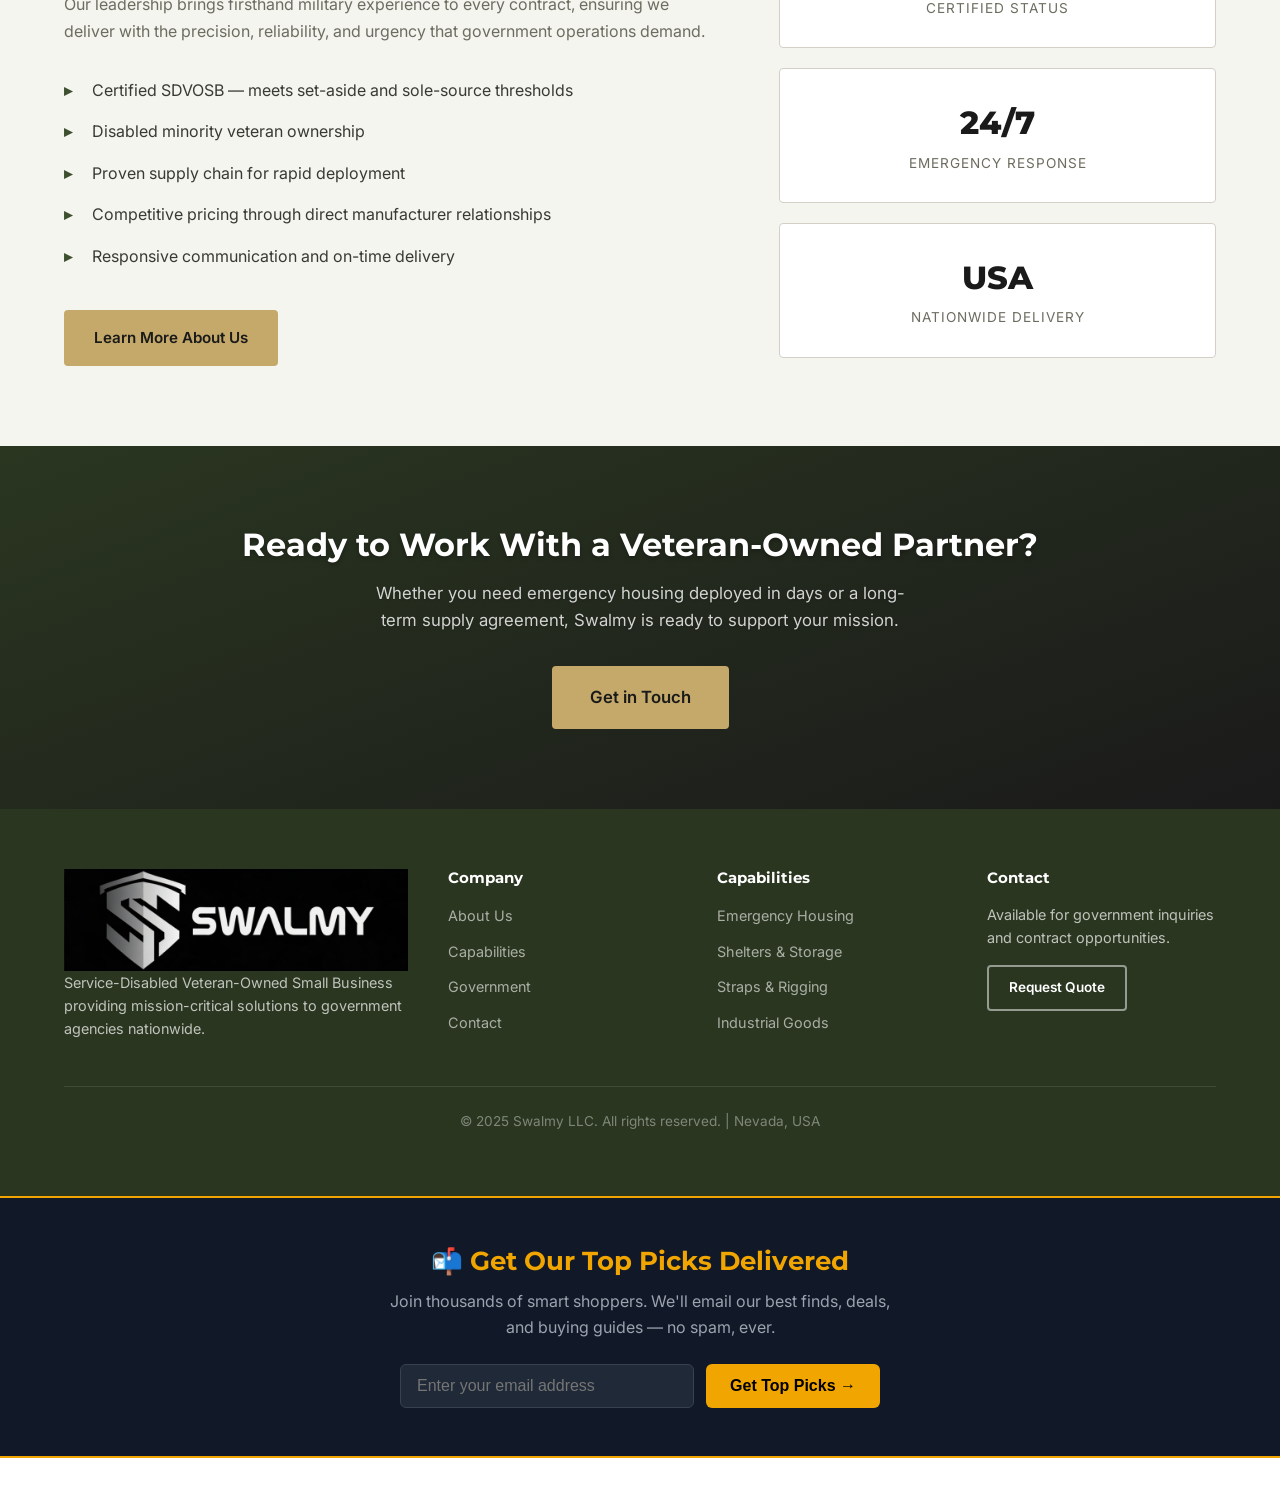
==== commit b5feaf06: "Add Swalmy logo to header and footer across all pages" ====
--- a/index.html
+++ b/index.html
@@ -49,7 +49,7 @@
     <header class="site-header">
         <nav class="nav-container">
             <a href="/" class="logo">
-                <span class="logo-text">SWALMY</span>
+                <img src="/assets/images/swalmy-logo.png" alt="Swalmy" class="logo-img">
             </a>
             <button class="mobile-toggle" aria-label="Toggle navigation menu" aria-expanded="false">
                 <span></span><span></span><span></span>
@@ -175,7 +175,7 @@
         <div class="container">
             <div class="footer-grid">
                 <div class="footer-brand">
-                    <span class="logo-text">SWALMY</span>
+                    <img src="/assets/images/swalmy-logo.png" alt="Swalmy" class="logo-img">
                     <p>Service-Disabled Veteran-Owned Small Business providing mission-critical solutions to government agencies nationwide.</p>
                 </div>
                 <div class="footer-links">
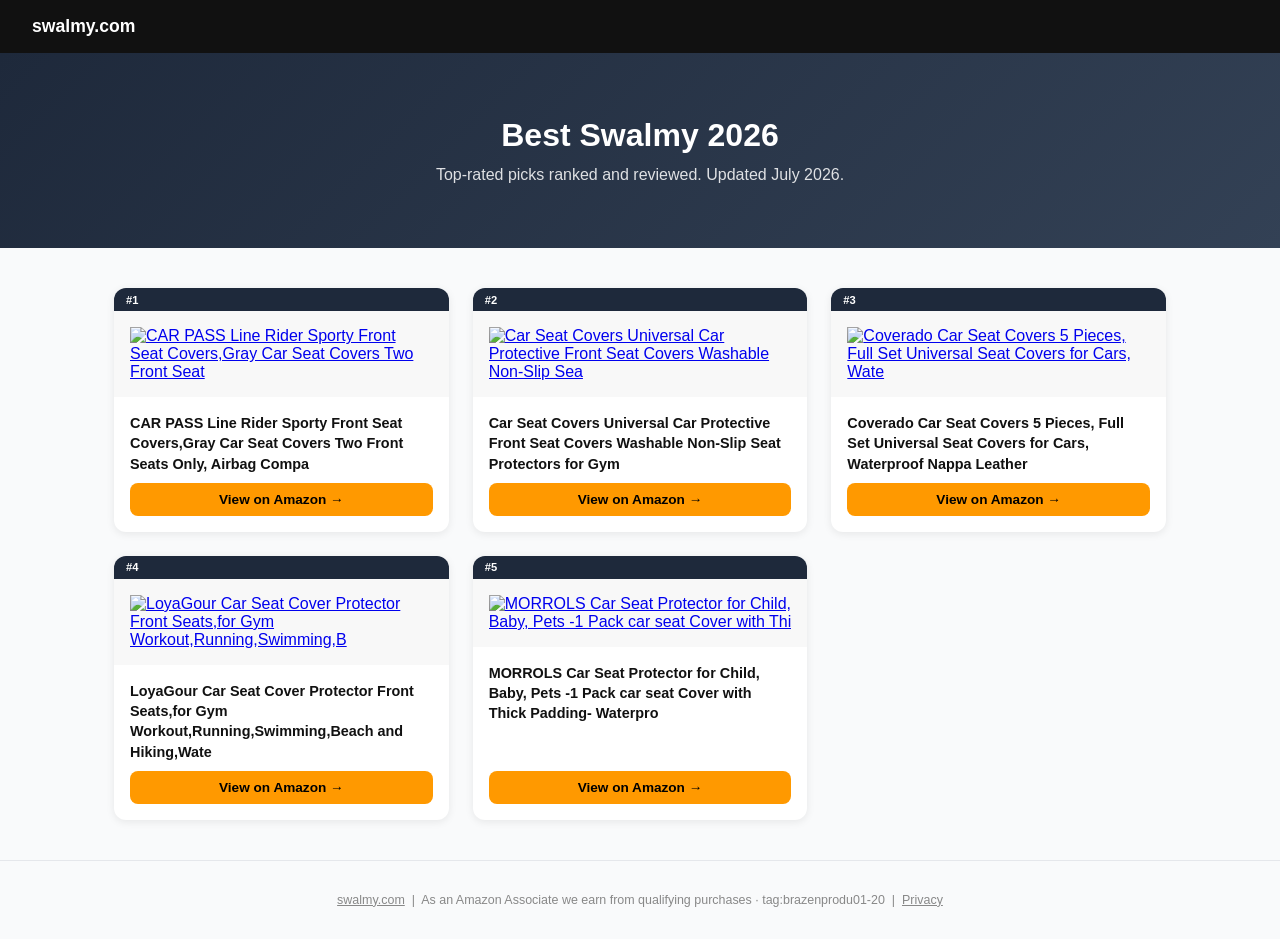
==== commit e2236a30: "Fix: restore Amazon affiliate links + products (tag was missing)" ====
--- a/index.html
+++ b/index.html
@@ -1,230 +1,92 @@
 <!DOCTYPE html>
 <html lang="en">
 <head>
-    <meta charset="UTF-8">
-    <meta name="viewport" content="width=device-width, initial-scale=1.0">
-    <title>Swalmy — Service-Disabled Veteran-Owned Government Contractor</title>
-    <meta name="description" content="Swalmy is a certified Service-Disabled Veteran-Owned Small Business providing emergency housing, shelter solutions, straps, and industrial goods to federal, state, and local government agencies.">
-    <meta property="og:title" content="Swalmy — SDVOSB Government Contractor">
-    <meta property="og:description" content="Premier provider of emergency housing, shelter, storage solutions, and industrial goods to the U.S. government and military.">
-    <meta property="og:type" content="website">
-    <meta property="og:url" content="https://swalmy.com">
-    <link rel="canonical" href="https://swalmy.com">
-    <link rel="preconnect" href="https://fonts.googleapis.com">
-    <link rel="preconnect" href="https://fonts.gstatic.com" crossorigin>
-    <link href="https://fonts.googleapis.com/css2?family=Inter:wght@300;400;500;600;700;800&family=Montserrat:wght@600;700;800&display=swap" rel="stylesheet">
-    <link rel="stylesheet" href="assets/css/style.css">
-    <script type="application/ld+json">
-    {
-        "@context": "https://schema.org",
-        "@type": "Organization",
-        "name": "Swalmy",
-        "url": "https://swalmy.com",
-        "description": "Service-Disabled Veteran-Owned Small Business providing emergency housing, shelter solutions, and industrial goods to government agencies.",
-        "foundingDate": "2025",
-        "address": {
-            "@type": "PostalAddress",
-            "addressCountry": "US"
-        },
-        "contactPoint": {
-            "@type": "ContactPoint",
-            "contactType": "sales",
-            "availableLanguage": "English"
-        }
-    }
-    </script>
+<meta charset="UTF-8"/>
+<meta name="viewport" content="width=device-width,initial-scale=1.0"/>
+<title>Best Swalmy 2026 — Ranked &amp; Reviewed</title>
+<meta name="description" content="Best Swalmy 2026. Top-rated Amazon picks, expert ranked and reviewed."/>
+<meta name="robots" content="index,follow"/>
+<link rel="canonical" href="https://swalmy.com/"/>
 <style>
-/* ===== EMAIL CAPTURE ===== */
-.email-capture { background: #111827; border-top: 2px solid #f0a500; border-bottom: 2px solid #f0a500; padding: 48px 24px; text-align: center; margin: 40px 0; }
-.email-capture h2 { color: #f0a500; font-size: 1.6em; margin-bottom: 12px; }
-.email-capture p { color: #9ca3af; margin-bottom: 24px; max-width: 500px; margin-left: auto; margin-right: auto; }
-.capture-form { display: flex; gap: 12px; justify-content: center; flex-wrap: wrap; max-width: 480px; margin: 0 auto; }
-.capture-form input[type="email"] { flex: 1; min-width: 220px; padding: 12px 16px; border-radius: 6px; border: 1px solid #374151; background: #1f2937; color: #e0e0e0; font-size: 1em; }
-.capture-form button { background: #f0a500; color: #000; font-weight: 700; padding: 12px 24px; border: none; border-radius: 6px; cursor: pointer; font-size: 1em; white-space: nowrap; }
-.capture-form button:hover { background: #e09400; }
-/* ========================= */
+*{box-sizing:border-box;margin:0;padding:0}
+body{font-family:-apple-system,BlinkMacSystemFont,'Segoe UI',sans-serif;background:#f9fafb;color:#111}
+header{background:#111;color:#fff;padding:1rem 2rem}
+header a{color:#fff;text-decoration:none;font-weight:800;font-size:1.1rem}
+.hero{background:linear-gradient(135deg,#1e293b,#334155);color:#fff;padding:4rem 2rem;text-align:center}
+.hero h1{font-size:2rem;font-weight:900;margin-bottom:.75rem}
+.hero p{opacity:.85;max-width:580px;margin:0 auto}
+.grid{max-width:1100px;margin:2.5rem auto;padding:0 1.5rem;display:grid;grid-template-columns:repeat(auto-fill,minmax(280px,1fr));gap:1.5rem}
+.card{background:#fff;border-radius:12px;box-shadow:0 2px 8px rgba(0,0,0,.08);overflow:hidden;display:flex;flex-direction:column}
+.rank{background:#1e293b;color:#fff;font-size:.7rem;font-weight:800;padding:.35rem .75rem}
+.card img{width:100%;height:200px;object-fit:contain;padding:1rem;background:#f8f8f8}
+.info{padding:1rem;flex:1;display:flex;flex-direction:column;gap:.6rem}
+.info h3{font-size:.9rem;font-weight:700;line-height:1.4}
+.info h3 a{color:#111;text-decoration:none}
+.btn{display:inline-block;background:#ff9900;color:#000;text-decoration:none;padding:.55rem 1.1rem;border-radius:8px;font-weight:800;font-size:.85rem;text-align:center;margin-top:auto}
+.btn:hover{background:#e68900}
+footer{text-align:center;padding:2rem;color:#888;font-size:.78rem;border-top:1px solid #e5e7eb;margin-top:2rem}
+footer a{color:#888}
 </style>
 </head>
 <body>
-    <header class="site-header">
-        <nav class="nav-container">
-            <a href="/" class="logo">
-                <img src="/assets/images/swalmy-logo.png" alt="Swalmy" class="logo-img">
-            </a>
-            <button class="mobile-toggle" aria-label="Toggle navigation menu" aria-expanded="false">
-                <span></span><span></span><span></span>
-            </button>
-            <ul class="nav-links">
-                <li><a href="/">Home</a></li>
-                <li><a href="/about">About</a></li>
-                <li><a href="/capabilities">Capabilities</a></li>
-                <li><a href="/government">Government</a></li>
-                <li><a href="/contact" class="nav-cta">Contact Us</a></li>
-            </ul>
-        </nav>
-    </header>
-
-    <main>
-        <section class="hero">
-            <div class="hero-content">
-                <div class="hero-badge">Service-Disabled Veteran-Owned Small Business</div>
-                <h1>Mission-Ready Solutions for Government & Military</h1>
-                <p class="hero-sub">Premier provider of emergency housing, shelter systems, storage solutions, and industrial goods to federal, state, and local agencies across the United States.</p>
-                <div class="hero-actions">
-                    <a href="/capabilities" class="btn btn-primary">Our Capabilities</a>
-                    <a href="/contact" class="btn btn-outline">Request a Quote</a>
-                </div>
-            </div>
-        </section>
-
-        <section class="trust-bar">
-            <div class="container">
-                <div class="trust-items">
-                    <div class="trust-item">
-                        <div class="trust-icon">★</div>
-                        <span>SDVOSB Certified</span>
-                    </div>
-                    <div class="trust-item">
-                        <div class="trust-icon">◆</div>
-                        <span>Minority-Owned</span>
-                    </div>
-                    <div class="trust-item">
-                        <div class="trust-icon">■</div>
-                        <span>SAM Registered</span>
-                    </div>
-                    <div class="trust-item">
-                        <div class="trust-icon">●</div>
-                        <span>GSA Schedule</span>
-                    </div>
-                </div>
-            </div>
-        </section>
-
-        <section class="capabilities-overview">
-            <div class="container">
-                <h2 class="section-title">What We Deliver</h2>
-                <p class="section-subtitle">From emergency response to long-term infrastructure, Swalmy provides mission-critical solutions when and where they're needed most.</p>
-                <div class="capabilities-grid">
-                    <div class="capability-card">
-                        <div class="capability-icon">🏠</div>
-                        <h3>Emergency Housing</h3>
-                        <p>Rapid-deploy housing solutions for disaster relief, temporary workforce housing, and emergency shelter operations supporting FEMA and state agencies.</p>
-                    </div>
-                    <div class="capability-card">
-                        <div class="capability-icon">🏗️</div>
-                        <h3>Shelter & Storage</h3>
-                        <p>Durable shelter systems and storage structures for military installations, government facilities, and municipal operations.</p>
-                    </div>
-                    <div class="capability-card">
-                        <div class="capability-icon">🔗</div>
-                        <h3>Straps & Rigging</h3>
-                        <p>Industrial-grade straps, tie-downs, and rigging solutions manufactured to military specifications for transport and securing operations.</p>
-                    </div>
-                    <div class="capability-card">
-                        <div class="capability-icon">📦</div>
-                        <h3>Industrial Goods</h3>
-                        <p>Tactical gear, protective equipment, and industrial supplies sourced and delivered to meet strict government procurement standards.</p>
-                    </div>
-                </div>
-            </div>
-        </section>
-
-        <section class="why-swalmy">
-            <div class="container">
-                <div class="why-grid">
-                    <div class="why-content">
-                        <h2>Why Partner With Swalmy</h2>
-                        <p>As a Service-Disabled Veteran-Owned Small Business, Swalmy understands the mission. Our leadership brings firsthand military experience to every contract, ensuring we deliver with the precision, reliability, and urgency that government operations demand.</p>
-                        <ul class="why-list">
-                            <li>Certified SDVOSB — meets set-aside and sole-source thresholds</li>
-                            <li>Disabled minority veteran ownership</li>
-                            <li>Proven supply chain for rapid deployment</li>
-                            <li>Competitive pricing through direct manufacturer relationships</li>
-                            <li>Responsive communication and on-time delivery</li>
-                        </ul>
-                        <a href="/about" class="btn btn-primary">Learn More About Us</a>
-                    </div>
-                    <div class="why-stats">
-                        <div class="stat-card">
-                            <div class="stat-number">SDVOSB</div>
-                            <div class="stat-label">Certified Status</div>
-                        </div>
-                        <div class="stat-card">
-                            <div class="stat-number">24/7</div>
-                            <div class="stat-label">Emergency Response</div>
-                        </div>
-                        <div class="stat-card">
-                            <div class="stat-number">USA</div>
-                            <div class="stat-label">Nationwide Delivery</div>
-                        </div>
-                    </div>
-                </div>
-            </div>
-        </section>
-
-        <section class="cta-section">
-            <div class="container">
-                <h2>Ready to Work With a Veteran-Owned Partner?</h2>
-                <p>Whether you need emergency housing deployed in days or a long-term supply agreement, Swalmy is ready to support your mission.</p>
-                <a href="/contact" class="btn btn-primary btn-lg">Get in Touch</a>
-            </div>
-        </section>
-    </main>
-
-    <footer class="site-footer">
-        <div class="container">
-            <div class="footer-grid">
-                <div class="footer-brand">
-                    <img src="/assets/images/swalmy-logo.png" alt="Swalmy" class="logo-img">
-                    <p>Service-Disabled Veteran-Owned Small Business providing mission-critical solutions to government agencies nationwide.</p>
-                </div>
-                <div class="footer-links">
-                    <h4>Company</h4>
-                    <ul>
-                        <li><a href="/about">About Us</a></li>
-                        <li><a href="/capabilities">Capabilities</a></li>
-                        <li><a href="/government">Government</a></li>
-                        <li><a href="/contact">Contact</a></li>
-                    </ul>
-                </div>
-                <div class="footer-links">
-                    <h4>Capabilities</h4>
-                    <ul>
-                        <li><a href="/capabilities#housing">Emergency Housing</a></li>
-                        <li><a href="/capabilities#shelters">Shelters & Storage</a></li>
-                        <li><a href="/capabilities#straps">Straps & Rigging</a></li>
-                        <li><a href="/capabilities#industrial">Industrial Goods</a></li>
-                    </ul>
-                </div>
-                <div class="footer-contact">
-                    <h4>Contact</h4>
-                    <p>Available for government inquiries<br>and contract opportunities.</p>
-                    <a href="/contact" class="btn btn-outline btn-sm">Request Quote</a>
-                </div>
-            </div>
-            <div class="footer-bottom">
-                <p>&copy; 2025 Swalmy LLC. All rights reserved. | Nevada, USA</p>
-            </div>
-        </div>
-    
-<!-- EMAIL CAPTURE -->
-<section class="email-capture">
-  <div class="container">
-    <h2>📬 Get Our Top Picks Delivered</h2>
-    <p>Join thousands of smart shoppers. We'll email our best finds, deals, and buying guides — no spam, ever.</p>
-    <form class="capture-form" action="https://api.web3forms.com/submit" method="POST">
-      <input type="hidden" name="access_key" value="2a6ef7e0-b23f-4b0b-a2e4-5ca5b6a3e9d7">
-      <input type="hidden" name="subject" value="New Subscriber — swalmy.com">
-      <input type="hidden" name="redirect" value="https://swalmy.com/thanks.html">
-      <input type="email" name="email" placeholder="Enter your email address" required>
-      <button type="submit">Get Top Picks →</button>
-    </form>
-  </div>
-</section>
-<!-- END EMAIL CAPTURE -->
-
+<header><a href="/">swalmy.com</a></header>
+<div class="hero">
+  <h1>Best Swalmy 2026</h1>
+  <p>Top-rated picks ranked and reviewed. Updated July 2026.</p>
+</div>
+<div class="grid">
+    <article class="card">
+      <div class="rank">#1</div>
+      <a href="https://www.amazon.com/dp/B0CDWHYWD1/?tag=brazenprodu01-20" target="_blank" rel="nofollow sponsored noopener">
+        <img src="https://m.media-amazon.com/images/I/41f2i1TCstL._SL500_.jpg" alt="CAR PASS Line Rider Sporty Front Seat Covers,Gray Car Seat Covers Two Front Seat" loading="lazy" />
+      </a>
+      <div class="info">
+        <h3><a href="https://www.amazon.com/dp/B0CDWHYWD1/?tag=brazenprodu01-20" target="_blank" rel="nofollow sponsored noopener">CAR PASS Line Rider Sporty Front Seat Covers,Gray Car Seat Covers Two Front Seats Only, Airbag Compa</a></h3>
+        <a href="https://www.amazon.com/dp/B0CDWHYWD1/?tag=brazenprodu01-20" target="_blank" rel="nofollow sponsored noopener" class="btn">View on Amazon →</a>
+      </div>
+    </article>
+    <article class="card">
+      <div class="rank">#2</div>
+      <a href="https://www.amazon.com/dp/B0DSBB1J94/?tag=brazenprodu01-20" target="_blank" rel="nofollow sponsored noopener">
+        <img src="https://m.media-amazon.com/images/I/31y1KdapPnL._SL500_.jpg" alt="Car Seat Covers Universal Car Protective Front Seat Covers Washable Non-Slip Sea" loading="lazy" />
+      </a>
+      <div class="info">
+        <h3><a href="https://www.amazon.com/dp/B0DSBB1J94/?tag=brazenprodu01-20" target="_blank" rel="nofollow sponsored noopener">Car Seat Covers Universal Car Protective Front Seat Covers Washable Non-Slip Seat Protectors for Gym</a></h3>
+        <a href="https://www.amazon.com/dp/B0DSBB1J94/?tag=brazenprodu01-20" target="_blank" rel="nofollow sponsored noopener" class="btn">View on Amazon →</a>
+      </div>
+    </article>
+    <article class="card">
+      <div class="rank">#3</div>
+      <a href="https://www.amazon.com/dp/B09PBHXDBM/?tag=brazenprodu01-20" target="_blank" rel="nofollow sponsored noopener">
+        <img src="https://m.media-amazon.com/images/I/5160TsvFjjL._SL500_.jpg" alt="Coverado Car Seat Covers 5 Pieces, Full Set Universal Seat Covers for Cars, Wate" loading="lazy" />
+      </a>
+      <div class="info">
+        <h3><a href="https://www.amazon.com/dp/B09PBHXDBM/?tag=brazenprodu01-20" target="_blank" rel="nofollow sponsored noopener">Coverado Car Seat Covers 5 Pieces, Full Set Universal Seat Covers for Cars, Waterproof Nappa Leather</a></h3>
+        <a href="https://www.amazon.com/dp/B09PBHXDBM/?tag=brazenprodu01-20" target="_blank" rel="nofollow sponsored noopener" class="btn">View on Amazon →</a>
+      </div>
+    </article>
+    <article class="card">
+      <div class="rank">#4</div>
+      <a href="https://www.amazon.com/dp/B0BFGSSKLD/?tag=brazenprodu01-20" target="_blank" rel="nofollow sponsored noopener">
+        <img src="https://m.media-amazon.com/images/I/41PVzTqx7BL._SL500_.jpg" alt="LoyaGour Car Seat Cover Protector Front Seats,for Gym Workout,Running,Swimming,B" loading="lazy" />
+      </a>
+      <div class="info">
+        <h3><a href="https://www.amazon.com/dp/B0BFGSSKLD/?tag=brazenprodu01-20" target="_blank" rel="nofollow sponsored noopener">LoyaGour Car Seat Cover Protector Front Seats,for Gym Workout,Running,Swimming,Beach and Hiking,Wate</a></h3>
+        <a href="https://www.amazon.com/dp/B0BFGSSKLD/?tag=brazenprodu01-20" target="_blank" rel="nofollow sponsored noopener" class="btn">View on Amazon →</a>
+      </div>
+    </article>
+    <article class="card">
+      <div class="rank">#5</div>
+      <a href="https://www.amazon.com/dp/B085VTH1MB/?tag=brazenprodu01-20" target="_blank" rel="nofollow sponsored noopener">
+        <img src="https://m.media-amazon.com/images/I/312JGoNzvTL._SL500_.jpg" alt="MORROLS Car Seat Protector for Child, Baby, Pets -1 Pack car seat Cover with Thi" loading="lazy" />
+      </a>
+      <div class="info">
+        <h3><a href="https://www.amazon.com/dp/B085VTH1MB/?tag=brazenprodu01-20" target="_blank" rel="nofollow sponsored noopener">MORROLS Car Seat Protector for Child, Baby, Pets -1 Pack car seat Cover with Thick Padding- Waterpro</a></h3>
+        <a href="https://www.amazon.com/dp/B085VTH1MB/?tag=brazenprodu01-20" target="_blank" rel="nofollow sponsored noopener" class="btn">View on Amazon →</a>
+      </div>
+    </article></div>
+<footer>
+  <p><a href="https://swalmy.com/">swalmy.com</a> &nbsp;|&nbsp; As an Amazon Associate we earn from qualifying purchases &middot; tag:brazenprodu01-20 &nbsp;|&nbsp; <a href="/privacy.html">Privacy</a></p>
 </footer>
-
-    <script src="assets/js/main.js"></script>
 </body>
-</html>
+</html>
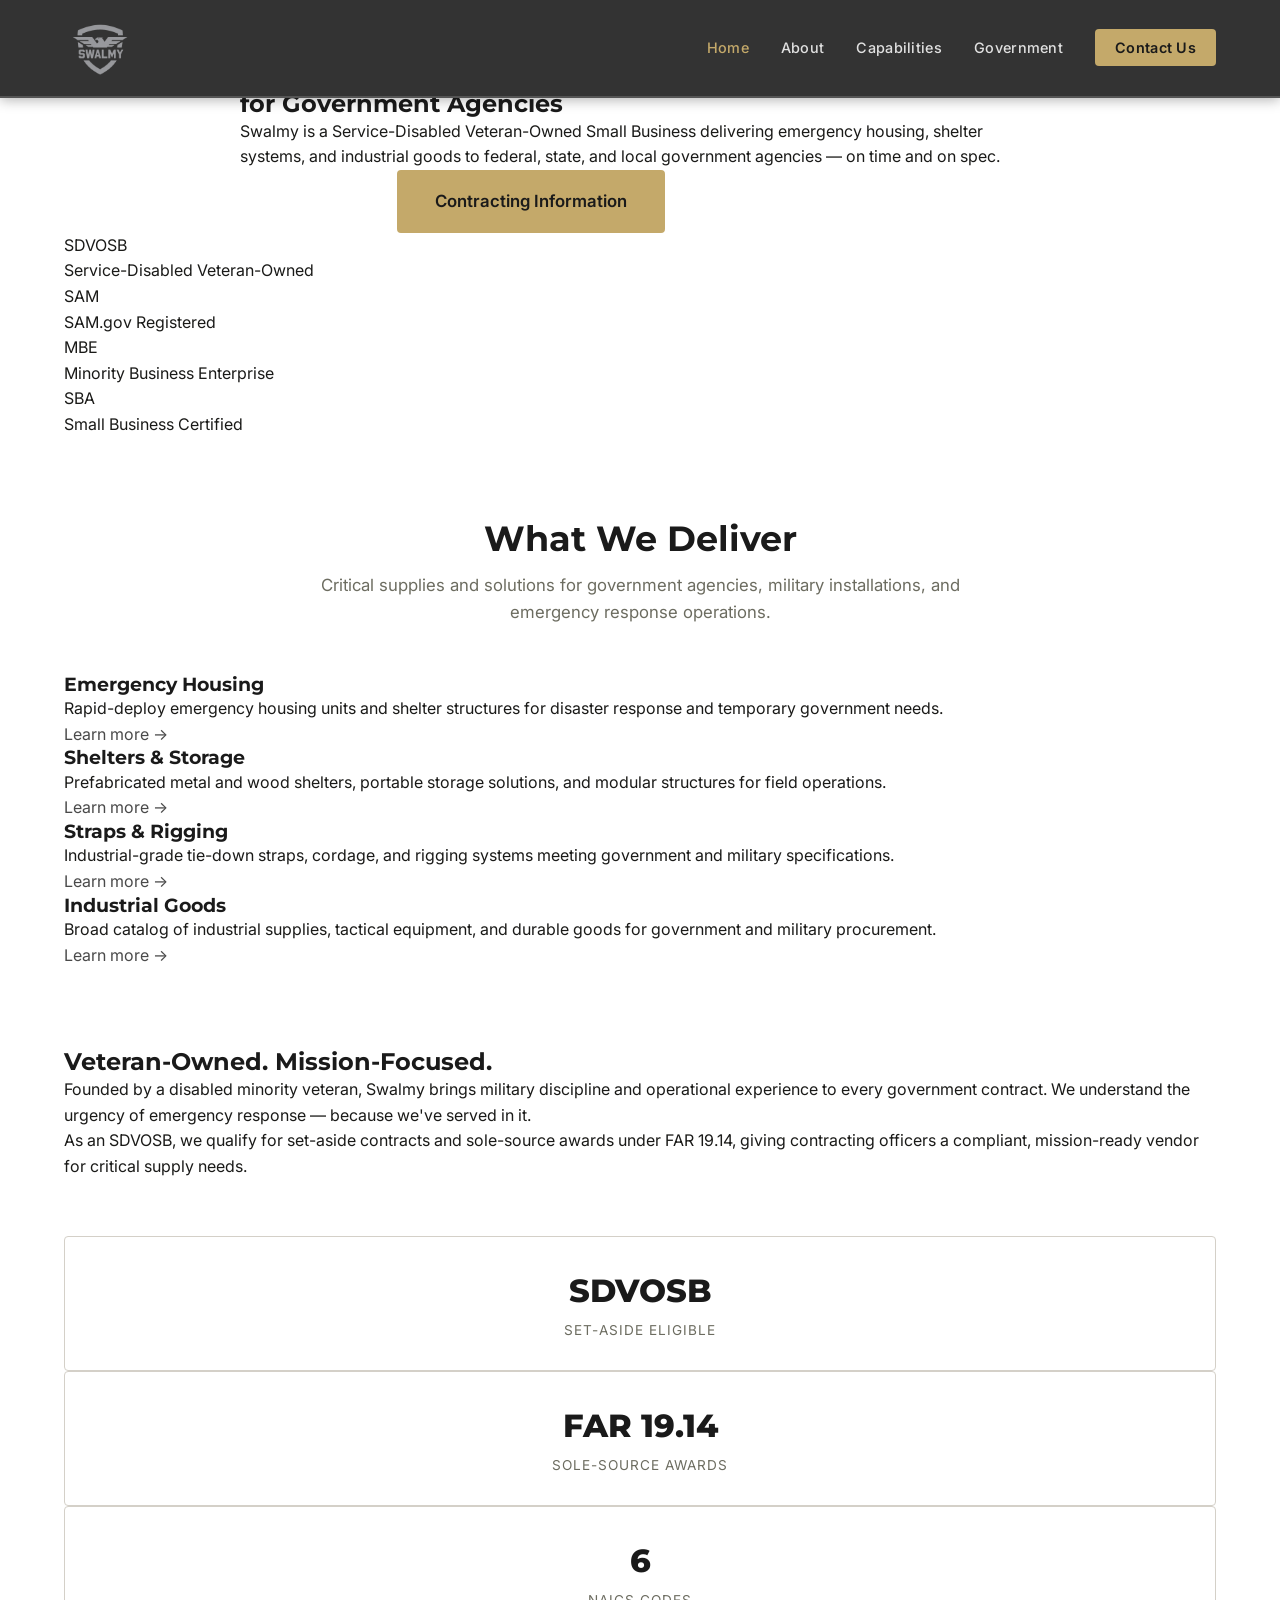
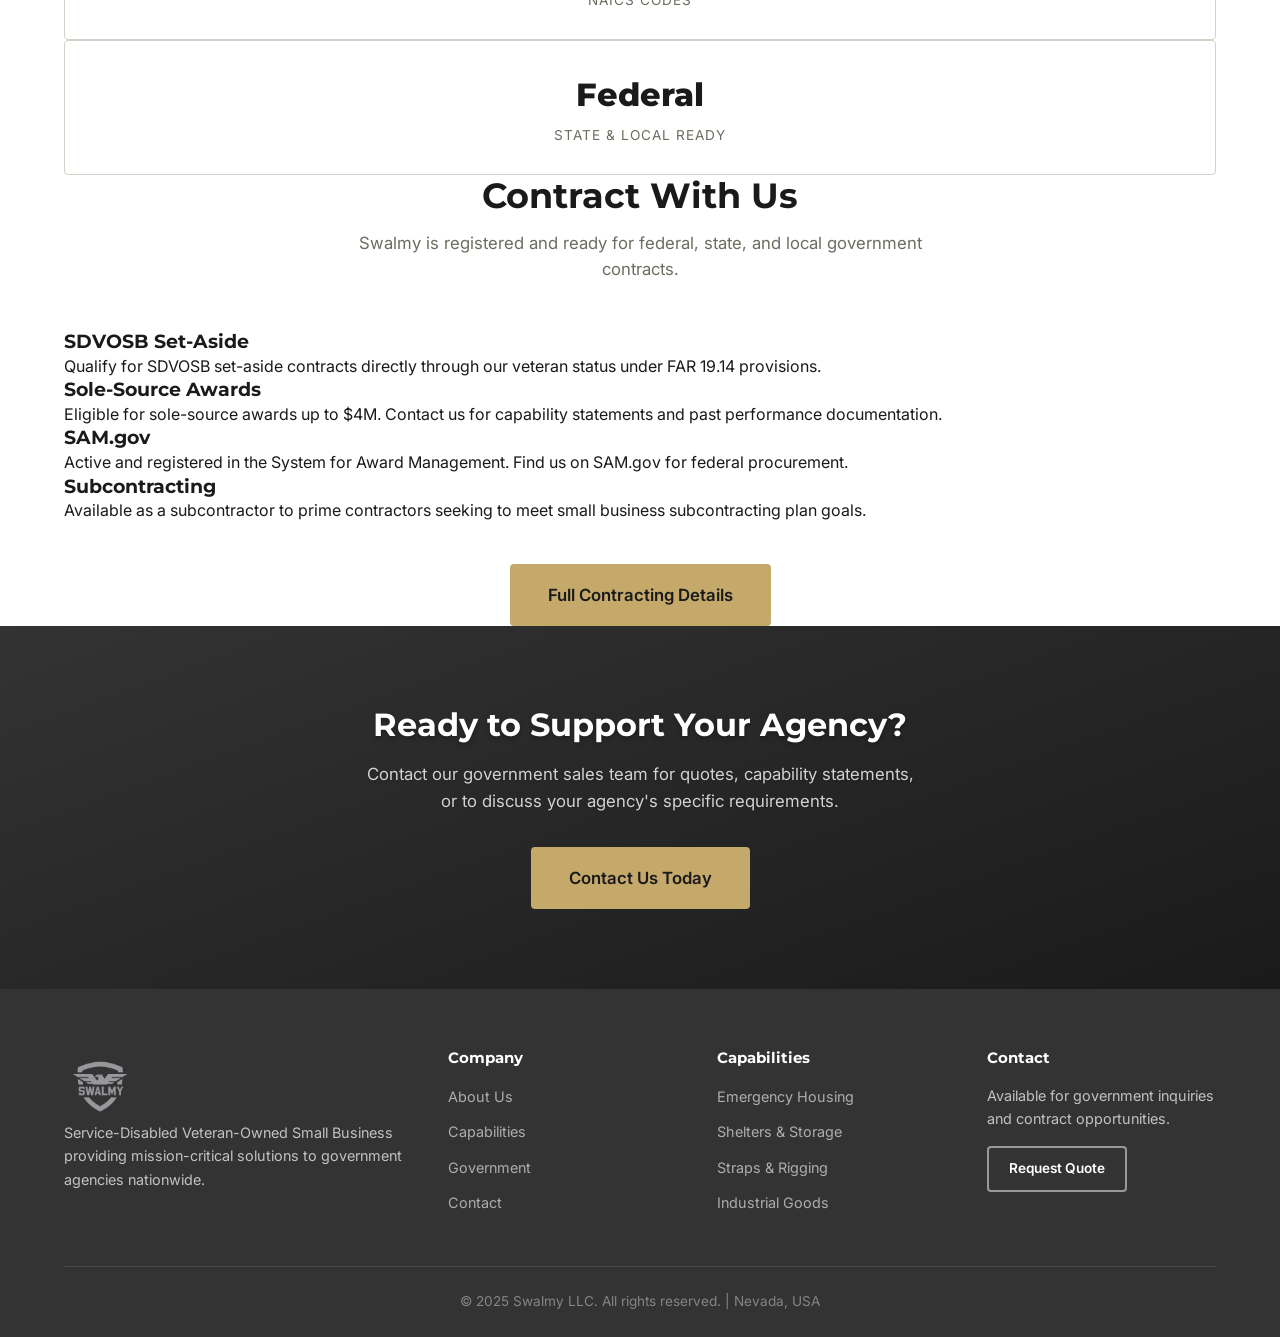
==== commit b52a03f7: "Restore: fix homepage — remove affiliate content, restore Swalmy LLC government contractor homepage" ====
--- a/index.html
+++ b/index.html
@@ -1,92 +1,209 @@
 <!DOCTYPE html>
 <html lang="en">
 <head>
-<meta charset="UTF-8"/>
-<meta name="viewport" content="width=device-width,initial-scale=1.0"/>
-<title>Best Swalmy 2026 — Ranked &amp; Reviewed</title>
-<meta name="description" content="Best Swalmy 2026. Top-rated Amazon picks, expert ranked and reviewed."/>
-<meta name="robots" content="index,follow"/>
-<link rel="canonical" href="https://swalmy.com/"/>
-<style>
-*{box-sizing:border-box;margin:0;padding:0}
-body{font-family:-apple-system,BlinkMacSystemFont,'Segoe UI',sans-serif;background:#f9fafb;color:#111}
-header{background:#111;color:#fff;padding:1rem 2rem}
-header a{color:#fff;text-decoration:none;font-weight:800;font-size:1.1rem}
-.hero{background:linear-gradient(135deg,#1e293b,#334155);color:#fff;padding:4rem 2rem;text-align:center}
-.hero h1{font-size:2rem;font-weight:900;margin-bottom:.75rem}
-.hero p{opacity:.85;max-width:580px;margin:0 auto}
-.grid{max-width:1100px;margin:2.5rem auto;padding:0 1.5rem;display:grid;grid-template-columns:repeat(auto-fill,minmax(280px,1fr));gap:1.5rem}
-.card{background:#fff;border-radius:12px;box-shadow:0 2px 8px rgba(0,0,0,.08);overflow:hidden;display:flex;flex-direction:column}
-.rank{background:#1e293b;color:#fff;font-size:.7rem;font-weight:800;padding:.35rem .75rem}
-.card img{width:100%;height:200px;object-fit:contain;padding:1rem;background:#f8f8f8}
-.info{padding:1rem;flex:1;display:flex;flex-direction:column;gap:.6rem}
-.info h3{font-size:.9rem;font-weight:700;line-height:1.4}
-.info h3 a{color:#111;text-decoration:none}
-.btn{display:inline-block;background:#ff9900;color:#000;text-decoration:none;padding:.55rem 1.1rem;border-radius:8px;font-weight:800;font-size:.85rem;text-align:center;margin-top:auto}
-.btn:hover{background:#e68900}
-footer{text-align:center;padding:2rem;color:#888;font-size:.78rem;border-top:1px solid #e5e7eb;margin-top:2rem}
-footer a{color:#888}
-</style>
+    <meta charset="UTF-8">
+    <meta name="viewport" content="width=device-width, initial-scale=1.0">
+    <title>Swalmy | Veteran-Owned Government Contractor — Emergency Housing & Industrial Supply</title>
+    <meta name="description" content="Swalmy is a Service-Disabled Veteran-Owned Small Business delivering emergency housing, shelter solutions, and industrial goods to government agencies across the United States.">
+    <meta property="og:title" content="Swalmy — Veteran-Owned Government Contractor">
+    <meta property="og:description" content="SDVOSB certified. SAM registered. Emergency housing, shelters, straps, and industrial goods for federal, state, and local government agencies.">
+    <meta property="og:type" content="website">
+    <meta property="og:url" content="https://swalmy.com/">
+    <link rel="canonical" href="https://swalmy.com/">
+    <link rel="preconnect" href="https://fonts.googleapis.com">
+    <link rel="preconnect" href="https://fonts.gstatic.com" crossorigin>
+    <link href="https://fonts.googleapis.com/css2?family=Inter:wght@300;400;500;600;700;800&family=Montserrat:wght@600;700;800&display=swap" rel="stylesheet">
+    <link rel="stylesheet" href="assets/css/style.css">
 </head>
 <body>
-<header><a href="/">swalmy.com</a></header>
-<div class="hero">
-  <h1>Best Swalmy 2026</h1>
-  <p>Top-rated picks ranked and reviewed. Updated July 2026.</p>
-</div>
-<div class="grid">
-    <article class="card">
-      <div class="rank">#1</div>
-      <a href="https://www.amazon.com/dp/B0CDWHYWD1/?tag=brazenprodu01-20" target="_blank" rel="nofollow sponsored noopener">
-        <img src="https://m.media-amazon.com/images/I/41f2i1TCstL._SL500_.jpg" alt="CAR PASS Line Rider Sporty Front Seat Covers,Gray Car Seat Covers Two Front Seat" loading="lazy" />
-      </a>
-      <div class="info">
-        <h3><a href="https://www.amazon.com/dp/B0CDWHYWD1/?tag=brazenprodu01-20" target="_blank" rel="nofollow sponsored noopener">CAR PASS Line Rider Sporty Front Seat Covers,Gray Car Seat Covers Two Front Seats Only, Airbag Compa</a></h3>
-        <a href="https://www.amazon.com/dp/B0CDWHYWD1/?tag=brazenprodu01-20" target="_blank" rel="nofollow sponsored noopener" class="btn">View on Amazon →</a>
-      </div>
-    </article>
-    <article class="card">
-      <div class="rank">#2</div>
-      <a href="https://www.amazon.com/dp/B0DSBB1J94/?tag=brazenprodu01-20" target="_blank" rel="nofollow sponsored noopener">
-        <img src="https://m.media-amazon.com/images/I/31y1KdapPnL._SL500_.jpg" alt="Car Seat Covers Universal Car Protective Front Seat Covers Washable Non-Slip Sea" loading="lazy" />
-      </a>
-      <div class="info">
-        <h3><a href="https://www.amazon.com/dp/B0DSBB1J94/?tag=brazenprodu01-20" target="_blank" rel="nofollow sponsored noopener">Car Seat Covers Universal Car Protective Front Seat Covers Washable Non-Slip Seat Protectors for Gym</a></h3>
-        <a href="https://www.amazon.com/dp/B0DSBB1J94/?tag=brazenprodu01-20" target="_blank" rel="nofollow sponsored noopener" class="btn">View on Amazon →</a>
-      </div>
-    </article>
-    <article class="card">
-      <div class="rank">#3</div>
-      <a href="https://www.amazon.com/dp/B09PBHXDBM/?tag=brazenprodu01-20" target="_blank" rel="nofollow sponsored noopener">
-        <img src="https://m.media-amazon.com/images/I/5160TsvFjjL._SL500_.jpg" alt="Coverado Car Seat Covers 5 Pieces, Full Set Universal Seat Covers for Cars, Wate" loading="lazy" />
-      </a>
-      <div class="info">
-        <h3><a href="https://www.amazon.com/dp/B09PBHXDBM/?tag=brazenprodu01-20" target="_blank" rel="nofollow sponsored noopener">Coverado Car Seat Covers 5 Pieces, Full Set Universal Seat Covers for Cars, Waterproof Nappa Leather</a></h3>
-        <a href="https://www.amazon.com/dp/B09PBHXDBM/?tag=brazenprodu01-20" target="_blank" rel="nofollow sponsored noopener" class="btn">View on Amazon →</a>
-      </div>
-    </article>
-    <article class="card">
-      <div class="rank">#4</div>
-      <a href="https://www.amazon.com/dp/B0BFGSSKLD/?tag=brazenprodu01-20" target="_blank" rel="nofollow sponsored noopener">
-        <img src="https://m.media-amazon.com/images/I/41PVzTqx7BL._SL500_.jpg" alt="LoyaGour Car Seat Cover Protector Front Seats,for Gym Workout,Running,Swimming,B" loading="lazy" />
-      </a>
-      <div class="info">
-        <h3><a href="https://www.amazon.com/dp/B0BFGSSKLD/?tag=brazenprodu01-20" target="_blank" rel="nofollow sponsored noopener">LoyaGour Car Seat Cover Protector Front Seats,for Gym Workout,Running,Swimming,Beach and Hiking,Wate</a></h3>
-        <a href="https://www.amazon.com/dp/B0BFGSSKLD/?tag=brazenprodu01-20" target="_blank" rel="nofollow sponsored noopener" class="btn">View on Amazon →</a>
-      </div>
-    </article>
-    <article class="card">
-      <div class="rank">#5</div>
-      <a href="https://www.amazon.com/dp/B085VTH1MB/?tag=brazenprodu01-20" target="_blank" rel="nofollow sponsored noopener">
-        <img src="https://m.media-amazon.com/images/I/312JGoNzvTL._SL500_.jpg" alt="MORROLS Car Seat Protector for Child, Baby, Pets -1 Pack car seat Cover with Thi" loading="lazy" />
-      </a>
-      <div class="info">
-        <h3><a href="https://www.amazon.com/dp/B085VTH1MB/?tag=brazenprodu01-20" target="_blank" rel="nofollow sponsored noopener">MORROLS Car Seat Protector for Child, Baby, Pets -1 Pack car seat Cover with Thick Padding- Waterpro</a></h3>
-        <a href="https://www.amazon.com/dp/B085VTH1MB/?tag=brazenprodu01-20" target="_blank" rel="nofollow sponsored noopener" class="btn">View on Amazon →</a>
-      </div>
-    </article></div>
-<footer>
-  <p><a href="https://swalmy.com/">swalmy.com</a> &nbsp;|&nbsp; As an Amazon Associate we earn from qualifying purchases &middot; tag:brazenprodu01-20 &nbsp;|&nbsp; <a href="/privacy.html">Privacy</a></p>
-</footer>
+    <header class="site-header">
+        <nav class="nav-container">
+            <a href="/" class="logo">
+                <img src="/assets/images/swalmy-logo.png" alt="Swalmy" class="logo-img">
+            </a>
+            <button class="mobile-toggle" aria-label="Toggle navigation menu" aria-expanded="false">
+                <span></span><span></span><span></span>
+            </button>
+            <ul class="nav-links">
+                <li><a href="/" class="active">Home</a></li>
+                <li><a href="/about">About</a></li>
+                <li><a href="/capabilities">Capabilities</a></li>
+                <li><a href="/government">Government</a></li>
+                <li><a href="/contact" class="nav-cta">Contact Us</a></li>
+            </ul>
+        </nav>
+    </header>
+
+    <main>
+        <section class="hero-home">
+            <div class="hero-content">
+                <div class="hero-badge">SDVOSB · SAM Registered · Nevada LLC</div>
+                <h1>Mission-Ready Supply<br>for Government Agencies</h1>
+                <p class="hero-desc">Swalmy is a Service-Disabled Veteran-Owned Small Business delivering emergency housing, shelter systems, and industrial goods to federal, state, and local government agencies — on time and on spec.</p>
+                <div class="hero-actions">
+                    <a href="/government" class="btn btn-primary btn-lg">Contracting Information</a>
+                    <a href="/capabilities" class="btn btn-outline btn-lg">Our Capabilities</a>
+                </div>
+            </div>
+        </section>
+
+        <section class="certifications-bar">
+            <div class="container">
+                <div class="cert-bar-grid">
+                    <div class="cert-bar-item">
+                        <div class="cert-badge-sm">SDVOSB</div>
+                        <span>Service-Disabled Veteran-Owned</span>
+                    </div>
+                    <div class="cert-bar-item">
+                        <div class="cert-badge-sm">SAM</div>
+                        <span>SAM.gov Registered</span>
+                    </div>
+                    <div class="cert-bar-item">
+                        <div class="cert-badge-sm">MBE</div>
+                        <span>Minority Business Enterprise</span>
+                    </div>
+                    <div class="cert-bar-item">
+                        <div class="cert-badge-sm">SBA</div>
+                        <span>Small Business Certified</span>
+                    </div>
+                </div>
+            </div>
+        </section>
+
+        <section class="capabilities-overview">
+            <div class="container">
+                <h2 class="section-title">What We Deliver</h2>
+                <p class="section-subtitle">Critical supplies and solutions for government agencies, military installations, and emergency response operations.</p>
+                <div class="cap-grid">
+                    <div class="cap-card">
+                        <h3>Emergency Housing</h3>
+                        <p>Rapid-deploy emergency housing units and shelter structures for disaster response and temporary government needs.</p>
+                        <a href="/capabilities#housing" class="cap-link">Learn more →</a>
+                    </div>
+                    <div class="cap-card">
+                        <h3>Shelters &amp; Storage</h3>
+                        <p>Prefabricated metal and wood shelters, portable storage solutions, and modular structures for field operations.</p>
+                        <a href="/capabilities#shelters" class="cap-link">Learn more →</a>
+                    </div>
+                    <div class="cap-card">
+                        <h3>Straps &amp; Rigging</h3>
+                        <p>Industrial-grade tie-down straps, cordage, and rigging systems meeting government and military specifications.</p>
+                        <a href="/capabilities#straps" class="cap-link">Learn more →</a>
+                    </div>
+                    <div class="cap-card">
+                        <h3>Industrial Goods</h3>
+                        <p>Broad catalog of industrial supplies, tactical equipment, and durable goods for government and military procurement.</p>
+                        <a href="/capabilities#industrial" class="cap-link">Learn more →</a>
+                    </div>
+                </div>
+            </div>
+        </section>
+
+        <section class="sdvosb-section">
+            <div class="container">
+                <div class="sdvosb-grid">
+                    <div class="sdvosb-content">
+                        <h2>Veteran-Owned. Mission-Focused.</h2>
+                        <p>Founded by a disabled minority veteran, Swalmy brings military discipline and operational experience to every government contract. We understand the urgency of emergency response — because we've served in it.</p>
+                        <p>As an SDVOSB, we qualify for set-aside contracts and sole-source awards under FAR 19.14, giving contracting officers a compliant, mission-ready vendor for critical supply needs.</p>
+                        <a href="/about" class="btn btn-outline">Our Story</a>
+                    </div>
+                    <div class="sdvosb-stats">
+                        <div class="stat-card">
+                            <div class="stat-number">SDVOSB</div>
+                            <div class="stat-label">Set-Aside Eligible</div>
+                        </div>
+                        <div class="stat-card">
+                            <div class="stat-number">FAR 19.14</div>
+                            <div class="stat-label">Sole-Source Awards</div>
+                        </div>
+                        <div class="stat-card">
+                            <div class="stat-number">6</div>
+                            <div class="stat-label">NAICS Codes</div>
+                        </div>
+                        <div class="stat-card">
+                            <div class="stat-number">Federal</div>
+                            <div class="stat-label">State &amp; Local Ready</div>
+                        </div>
+                    </div>
+                </div>
+            </div>
+        </section>
+
+        <section class="contract-section">
+            <div class="container">
+                <h2 class="section-title">Contract With Us</h2>
+                <p class="section-subtitle">Swalmy is registered and ready for federal, state, and local government contracts.</p>
+                <div class="contract-grid">
+                    <div class="contract-card">
+                        <h3>SDVOSB Set-Aside</h3>
+                        <p>Qualify for SDVOSB set-aside contracts directly through our veteran status under FAR 19.14 provisions.</p>
+                    </div>
+                    <div class="contract-card">
+                        <h3>Sole-Source Awards</h3>
+                        <p>Eligible for sole-source awards up to $4M. Contact us for capability statements and past performance documentation.</p>
+                    </div>
+                    <div class="contract-card">
+                        <h3>SAM.gov</h3>
+                        <p>Active and registered in the System for Award Management. Find us on SAM.gov for federal procurement.</p>
+                    </div>
+                    <div class="contract-card">
+                        <h3>Subcontracting</h3>
+                        <p>Available as a subcontractor to prime contractors seeking to meet small business subcontracting plan goals.</p>
+                    </div>
+                </div>
+                <div style="text-align:center;margin-top:2.5rem;">
+                    <a href="/government" class="btn btn-primary btn-lg">Full Contracting Details</a>
+                </div>
+            </div>
+        </section>
+
+        <section class="cta-section">
+            <div class="container">
+                <h2>Ready to Support Your Agency?</h2>
+                <p>Contact our government sales team for quotes, capability statements, or to discuss your agency's specific requirements.</p>
+                <a href="/contact" class="btn btn-primary btn-lg">Contact Us Today</a>
+            </div>
+        </section>
+    </main>
+
+    <footer class="site-footer">
+        <div class="container">
+            <div class="footer-grid">
+                <div class="footer-brand">
+                    <img src="/assets/images/swalmy-logo.png" alt="Swalmy" class="logo-img">
+                    <p>Service-Disabled Veteran-Owned Small Business providing mission-critical solutions to government agencies nationwide.</p>
+                </div>
+                <div class="footer-links">
+                    <h4>Company</h4>
+                    <ul>
+                        <li><a href="/about">About Us</a></li>
+                        <li><a href="/capabilities">Capabilities</a></li>
+                        <li><a href="/government">Government</a></li>
+                        <li><a href="/contact">Contact</a></li>
+                    </ul>
+                </div>
+                <div class="footer-links">
+                    <h4>Capabilities</h4>
+                    <ul>
+                        <li><a href="/capabilities#housing">Emergency Housing</a></li>
+                        <li><a href="/capabilities#shelters">Shelters &amp; Storage</a></li>
+                        <li><a href="/capabilities#straps">Straps &amp; Rigging</a></li>
+                        <li><a href="/capabilities#industrial">Industrial Goods</a></li>
+                    </ul>
+                </div>
+                <div class="footer-contact">
+                    <h4>Contact</h4>
+                    <p>Available for government inquiries<br>and contract opportunities.</p>
+                    <a href="/contact" class="btn btn-outline btn-sm">Request Quote</a>
+                </div>
+            </div>
+            <div class="footer-bottom">
+                <p>&copy; 2025 Swalmy LLC. All rights reserved. | Nevada, USA</p>
+            </div>
+        </div>
+    </footer>
+
+    <script src="assets/js/main.js"></script>
 </body>
-</html>+</html>
--- a/assets/css/style.css
+++ b/assets/css/style.css
@@ -0,0 +1,1144 @@
+/* ===== SWALMY — Military Style ===== */
+:root {
+    --navy: #1a1a1a;
+    --navy-mid: #2d2d2d;
+    --navy-light: #4a4a4a;
+    --gold: #b8860b;
+    --gold-light: #d4a017;
+    --od-green: #555555;
+    --od-green-light: #777777;
+    --od-green-dark: #333333;
+    --tan: #c4a96a;
+    --tan-light: #d4be8a;
+    --white: #ffffff;
+    --gray-50: #f5f5f0;
+    --gray-100: #eae8e0;
+    --gray-200: #d4d0c8;
+    --gray-300: #b8b4aa;
+    --gray-600: #6c6c60;
+    --gray-800: #3a3a34;
+    --gray-900: #1a1a18;
+    --font-body: 'Inter', -apple-system, BlinkMacSystemFont, sans-serif;
+    --font-heading: 'Montserrat', 'Inter', sans-serif;
+    --max-width: 1200px;
+    --radius: 4px;
+    --shadow: 0 2px 8px rgba(0,0,0,0.12);
+    --shadow-lg: 0 8px 32px rgba(0,0,0,0.2);
+    --transition: 0.2s ease;
+}
+
+*, *::before, *::after {
+    box-sizing: border-box;
+    margin: 0;
+    padding: 0;
+}
+
+html {
+    scroll-behavior: smooth;
+}
+
+body {
+    font-family: var(--font-body);
+    font-size: 16px;
+    line-height: 1.6;
+    color: var(--gray-900);
+    background: var(--white);
+    -webkit-font-smoothing: antialiased;
+}
+
+img {
+    max-width: 100%;
+    height: auto;
+    display: block;
+}
+
+a {
+    color: var(--navy-light);
+    text-decoration: none;
+    transition: color var(--transition);
+}
+
+a:hover {
+    color: var(--gold);
+}
+
+h1, h2, h3, h4, h5, h6 {
+    font-family: var(--font-heading);
+    font-weight: 700;
+    line-height: 1.2;
+    color: var(--navy);
+}
+
+.container {
+    max-width: var(--max-width);
+    margin: 0 auto;
+    padding: 0 24px;
+}
+
+/* ===== HEADER ===== */
+.site-header {
+    position: fixed;
+    top: 0;
+    left: 0;
+    right: 0;
+    z-index: 1000;
+    background: var(--od-green-dark);
+    box-shadow: 0 2px 12px rgba(0,0,0,0.4);
+    border-bottom: 2px solid var(--od-green);
+}
+
+.nav-container {
+    max-width: var(--max-width);
+    margin: 0 auto;
+    padding: 0 24px;
+    display: flex;
+    align-items: center;
+    justify-content: space-between;
+    height: 96px;
+}
+
+.logo {
+    display: flex;
+    align-items: center;
+    gap: 10px;
+}
+
+.logo-img {
+    height: 72px;
+    width: auto;
+    display: block;
+    object-fit: contain;
+}
+
+.logo-text {
+    font-family: var(--font-heading);
+    font-size: 1.6rem;
+    font-weight: 800;
+    color: var(--tan);
+    letter-spacing: 4px;
+}
+
+.nav-links {
+    display: flex;
+    align-items: center;
+    gap: 32px;
+    list-style: none;
+}
+
+.nav-links a {
+    color: rgba(255,255,255,0.85);
+    font-size: 0.9rem;
+    font-weight: 500;
+    letter-spacing: 0.3px;
+    transition: color var(--transition);
+}
+
+.nav-links a:hover,
+.nav-links a.active {
+    color: var(--tan);
+}
+
+.nav-cta {
+    background: var(--tan);
+    color: var(--navy) !important;
+    padding: 10px 20px;
+    border-radius: var(--radius);
+    font-weight: 600 !important;
+}
+
+.nav-cta:hover {
+    background: var(--tan-light) !important;
+    color: var(--navy) !important;
+}
+
+.mobile-toggle {
+    display: none;
+    flex-direction: column;
+    gap: 5px;
+    background: none;
+    border: none;
+    cursor: pointer;
+    padding: 8px;
+}
+
+.mobile-toggle span {
+    width: 24px;
+    height: 2px;
+    background: var(--white);
+    transition: var(--transition);
+}
+
+/* ===== HERO ===== */
+.hero {
+    background: linear-gradient(160deg, var(--od-green-dark) 0%, var(--od-green) 40%, var(--navy) 100%);
+    padding: 132px 24px 100px;
+    text-align: center;
+    position: relative;
+    overflow: hidden;
+}
+
+.hero::before {
+    content: '';
+    position: absolute;
+    top: 0;
+    left: 0;
+    right: 0;
+    bottom: 0;
+    background: repeating-linear-gradient(
+        45deg,
+        transparent,
+        transparent 35px,
+        rgba(0,0,0,0.03) 35px,
+        rgba(0,0,0,0.03) 70px
+    );
+}
+
+.hero-content {
+    max-width: 800px;
+    margin: 0 auto;
+    position: relative;
+    z-index: 1;
+}
+
+.hero-badge {
+    display: inline-block;
+    background: rgba(184,134,11,0.2);
+    border: 1px solid var(--tan);
+    color: var(--tan);
+    padding: 8px 20px;
+    border-radius: 2px;
+    font-size: 0.75rem;
+    font-weight: 700;
+    letter-spacing: 2px;
+    text-transform: uppercase;
+    margin-bottom: 24px;
+}
+
+.hero h1 {
+    font-size: 3.2rem;
+    color: var(--white);
+    margin-bottom: 20px;
+    text-shadow: 0 2px 8px rgba(0,0,0,0.4);
+}
+
+.hero-sub {
+    font-size: 1.2rem;
+    color: rgba(255,255,255,0.8);
+    max-width: 640px;
+    margin: 0 auto 36px;
+    line-height: 1.7;
+    text-shadow: 0 1px 4px rgba(0,0,0,0.3);
+}
+
+.hero-actions {
+    display: flex;
+    gap: 16px;
+    justify-content: center;
+    flex-wrap: wrap;
+}
+
+/* Page Hero (inner pages) */
+.page-hero {
+    background: linear-gradient(160deg, var(--od-green-dark) 0%, var(--od-green) 100%);
+    padding: 124px 24px 80px;
+    text-align: center;
+}
+
+.page-hero h1 {
+    font-size: 2.8rem;
+    color: var(--white);
+    margin-bottom: 16px;
+    text-shadow: 0 2px 8px rgba(0,0,0,0.4);
+}
+
+.page-hero .hero-sub {
+    font-size: 1.1rem;
+    color: rgba(255,255,255,0.8);
+    max-width: 600px;
+    margin: 0 auto;
+    text-shadow: 0 1px 4px rgba(0,0,0,0.3);
+}
+
+/* ===== BUTTONS ===== */
+.btn {
+    display: inline-block;
+    padding: 14px 28px;
+    border-radius: var(--radius);
+    font-size: 0.95rem;
+    font-weight: 600;
+    text-align: center;
+    cursor: pointer;
+    transition: all var(--transition);
+    border: 2px solid transparent;
+}
+
+.btn-primary {
+    background: var(--tan);
+    color: var(--navy);
+    border-color: var(--tan);
+}
+
+.btn-primary:hover {
+    background: var(--tan-light);
+    border-color: var(--tan-light);
+    color: var(--navy);
+    transform: translateY(-2px);
+    box-shadow: 0 4px 16px rgba(196,169,106,0.3);
+}
+
+.btn-outline {
+    background: transparent;
+    color: var(--white);
+    border-color: rgba(255,255,255,0.5);
+}
+
+.btn-outline:hover {
+    background: rgba(255,255,255,0.1);
+    border-color: var(--white);
+    color: var(--white);
+}
+
+.btn-lg {
+    padding: 16px 36px;
+    font-size: 1.05rem;
+}
+
+.btn-sm {
+    padding: 10px 20px;
+    font-size: 0.85rem;
+}
+
+/* ===== TRUST BAR ===== */
+.trust-bar {
+    background: var(--od-green-dark);
+    border-bottom: 2px solid var(--od-green);
+    padding: 24px 0;
+}
+
+.trust-items {
+    display: flex;
+    justify-content: center;
+    align-items: center;
+    gap: 48px;
+    flex-wrap: wrap;
+}
+
+.trust-item {
+    display: flex;
+    align-items: center;
+    gap: 10px;
+    font-size: 0.9rem;
+    font-weight: 600;
+    color: var(--white);
+    letter-spacing: 0.5px;
+}
+
+.trust-icon {
+    color: var(--tan);
+    font-size: 1.2rem;
+}
+
+/* ===== SECTIONS ===== */
+.section-title {
+    font-size: 2.2rem;
+    text-align: center;
+    margin-bottom: 12px;
+}
+
+.section-subtitle {
+    text-align: center;
+    color: var(--gray-600);
+    max-width: 640px;
+    margin: 0 auto 48px;
+    font-size: 1.05rem;
+}
+
+/* ===== CAPABILITIES OVERVIEW ===== */
+.capabilities-overview {
+    padding: 80px 0;
+}
+
+.capabilities-grid {
+    display: grid;
+    grid-template-columns: repeat(auto-fit, minmax(260px, 1fr));
+    gap: 32px;
+}
+
+.capability-card {
+    background: var(--white);
+    border: 1px solid var(--gray-200);
+    border-radius: var(--radius);
+    padding: 32px;
+    transition: all var(--transition);
+}
+
+.capability-card:hover {
+    border-color: var(--od-green);
+    box-shadow: var(--shadow-lg);
+    transform: translateY(-4px);
+}
+
+.capability-icon {
+    font-size: 2.4rem;
+    margin-bottom: 16px;
+}
+
+.capability-card h3 {
+    font-size: 1.2rem;
+    margin-bottom: 12px;
+}
+
+.capability-card p {
+    color: var(--gray-600);
+    font-size: 0.95rem;
+    line-height: 1.6;
+}
+
+/* ===== WHY SWALMY ===== */
+.why-swalmy {
+    padding: 80px 0;
+    background: var(--gray-50);
+    border-top: 3px solid var(--od-green);
+}
+
+.why-grid {
+    display: grid;
+    grid-template-columns: 1.2fr 0.8fr;
+    gap: 60px;
+    align-items: center;
+}
+
+.why-content h2 {
+    font-size: 2rem;
+    margin-bottom: 20px;
+}
+
+.why-content p {
+    color: var(--gray-600);
+    margin-bottom: 24px;
+    line-height: 1.7;
+}
+
+.why-list {
+    list-style: none;
+    margin-bottom: 32px;
+}
+
+.why-list li {
+    padding: 8px 0;
+    padding-left: 28px;
+    position: relative;
+    color: var(--gray-800);
+}
+
+.why-list li::before {
+    content: '▸';
+    position: absolute;
+    left: 0;
+    color: var(--od-green);
+    font-weight: 700;
+}
+
+.why-stats {
+    display: flex;
+    flex-direction: column;
+    gap: 20px;
+}
+
+.stat-card {
+    background: var(--white);
+    border: 1px solid var(--gray-200);
+    border-radius: var(--radius);
+    padding: 28px;
+    text-align: center;
+}
+
+.stat-number {
+    font-family: var(--font-heading);
+    font-size: 2rem;
+    font-weight: 800;
+    color: var(--navy);
+}
+
+.stat-label {
+    font-size: 0.85rem;
+    color: var(--gray-600);
+    margin-top: 4px;
+    text-transform: uppercase;
+    letter-spacing: 1px;
+}
+
+/* ===== CTA SECTION ===== */
+.cta-section {
+    background: linear-gradient(160deg, var(--od-green-dark) 0%, var(--navy) 100%);
+    padding: 80px 24px;
+    text-align: center;
+}
+
+.cta-section h2 {
+    font-size: 2rem;
+    color: var(--white);
+    margin-bottom: 16px;
+    text-shadow: 0 2px 4px rgba(0,0,0,0.3);
+}
+
+.cta-section p {
+    color: rgba(255,255,255,0.8);
+    max-width: 560px;
+    margin: 0 auto 32px;
+    font-size: 1.05rem;
+    text-shadow: 0 1px 2px rgba(0,0,0,0.2);
+}
+
+/* ===== ABOUT PAGE ===== */
+.about-story {
+    padding: 80px 0;
+}
+
+.about-grid {
+    display: grid;
+    grid-template-columns: 1.3fr 0.7fr;
+    gap: 60px;
+    align-items: start;
+}
+
+.about-content h2 {
+    font-size: 2rem;
+    margin-bottom: 20px;
+}
+
+.about-content p {
+    color: var(--gray-600);
+    margin-bottom: 20px;
+    line-height: 1.7;
+}
+
+.about-values {
+    display: flex;
+    flex-direction: column;
+    gap: 20px;
+}
+
+.value-card {
+    background: var(--gray-50);
+    border-left: 4px solid var(--od-green);
+    padding: 24px;
+    border-radius: 0 var(--radius) var(--radius) 0;
+}
+
+.value-card h3 {
+    font-size: 1.1rem;
+    margin-bottom: 8px;
+}
+
+.value-card p {
+    color: var(--gray-600);
+    font-size: 0.9rem;
+}
+
+/* ===== LEADERSHIP ===== */
+.leadership {
+    padding: 80px 0;
+    background: var(--gray-50);
+}
+
+.leadership-grid {
+    display: flex;
+    justify-content: center;
+    gap: 40px;
+    flex-wrap: wrap;
+}
+
+.leader-card {
+    background: var(--white);
+    border: 1px solid var(--gray-200);
+    border-radius: var(--radius);
+    padding: 40px;
+    text-align: center;
+    max-width: 400px;
+}
+
+.leader-avatar {
+    margin-bottom: 20px;
+}
+
+.avatar-placeholder {
+    width: 80px;
+    height: 80px;
+    background: var(--od-green);
+    color: var(--tan);
+    border-radius: 50%;
+    display: flex;
+    align-items: center;
+    justify-content: center;
+    font-family: var(--font-heading);
+    font-size: 2rem;
+    font-weight: 700;
+    margin: 0 auto;
+}
+
+.leader-card h3 {
+    font-size: 1.3rem;
+    margin-bottom: 4px;
+}
+
+.leader-title {
+    color: var(--od-green-light);
+    font-size: 0.9rem;
+    font-weight: 600;
+    margin-bottom: 16px;
+}
+
+.leader-bio {
+    color: var(--gray-600);
+    font-size: 0.95rem;
+    line-height: 1.6;
+}
+
+/* ===== CERTIFICATIONS ===== */
+.certifications {
+    padding: 80px 0;
+}
+
+.cert-grid {
+    display: grid;
+    grid-template-columns: repeat(auto-fit, minmax(300px, 1fr));
+    gap: 24px;
+}
+
+.cert-card {
+    background: var(--white);
+    border: 1px solid var(--gray-200);
+    border-radius: var(--radius);
+    padding: 32px;
+    text-align: center;
+}
+
+.cert-badge {
+    display: inline-block;
+    background: var(--od-green);
+    color: var(--tan);
+    padding: 8px 20px;
+    border-radius: var(--radius);
+    font-family: var(--font-heading);
+    font-weight: 700;
+    font-size: 1.1rem;
+    margin-bottom: 16px;
+}
+
+.cert-card h3 {
+    font-size: 1rem;
+    margin-bottom: 8px;
+}
+
+.cert-card p {
+    color: var(--gray-600);
+    font-size: 0.9rem;
+}
+
+/* ===== CAPABILITIES DETAIL ===== */
+.capability-detail {
+    padding: 80px 0;
+}
+
+.capability-detail.alt {
+    background: var(--gray-50);
+}
+
+.detail-grid {
+    display: grid;
+    grid-template-columns: 1fr 1fr;
+    gap: 60px;
+    align-items: center;
+}
+
+.detail-grid.reverse {
+    direction: rtl;
+}
+
+.detail-grid.reverse > * {
+    direction: ltr;
+}
+
+.detail-label {
+    display: inline-block;
+    background: rgba(61,79,47,0.1);
+    color: var(--od-green);
+    padding: 4px 12px;
+    border-radius: 2px;
+    font-size: 0.8rem;
+    font-weight: 600;
+    text-transform: uppercase;
+    letter-spacing: 1px;
+    margin-bottom: 12px;
+}
+
+.detail-content h2 {
+    font-size: 1.8rem;
+    margin-bottom: 16px;
+}
+
+.detail-content p {
+    color: var(--gray-600);
+    margin-bottom: 20px;
+    line-height: 1.7;
+}
+
+.detail-list {
+    list-style: none;
+}
+
+.detail-list li {
+    padding: 6px 0;
+    padding-left: 24px;
+    position: relative;
+    color: var(--gray-800);
+    font-size: 0.95rem;
+}
+
+.detail-list li::before {
+    content: '▸';
+    position: absolute;
+    left: 0;
+    color: var(--od-green);
+    font-weight: 700;
+}
+
+.visual-placeholder {
+    border-radius: var(--radius);
+    height: 300px;
+    display: flex;
+    align-items: center;
+    justify-content: center;
+    color: rgba(255,255,255,0.6);
+    font-size: 1rem;
+    font-weight: 500;
+}
+
+/* ===== GOVERNMENT PAGE ===== */
+.gov-overview {
+    padding: 80px 0;
+}
+
+.gov-intro {
+    max-width: 800px;
+    margin: 0 auto;
+    text-align: center;
+}
+
+.gov-intro h2 {
+    font-size: 2rem;
+    margin-bottom: 20px;
+}
+
+.gov-intro p {
+    color: var(--gray-600);
+    line-height: 1.7;
+    font-size: 1.05rem;
+}
+
+.gov-details {
+    padding: 0 0 80px;
+}
+
+.gov-grid {
+    display: grid;
+    grid-template-columns: 1fr 1fr;
+    gap: 40px;
+}
+
+.gov-card {
+    background: var(--white);
+    border: 1px solid var(--gray-200);
+    border-radius: var(--radius);
+    padding: 36px;
+}
+
+.gov-card h3 {
+    font-size: 1.3rem;
+    margin-bottom: 20px;
+    padding-bottom: 12px;
+    border-bottom: 2px solid var(--od-green);
+}
+
+.gov-table {
+    width: 100%;
+    border-collapse: collapse;
+}
+
+.gov-table tr {
+    border-bottom: 1px solid var(--gray-100);
+}
+
+.gov-table td {
+    padding: 12px 0;
+    font-size: 0.95rem;
+}
+
+.gov-table td:first-child {
+    width: 40%;
+    color: var(--gray-600);
+}
+
+.cert-list {
+    display: flex;
+    flex-direction: column;
+    gap: 16px;
+}
+
+.cert-item {
+    display: flex;
+    align-items: flex-start;
+    gap: 12px;
+}
+
+.cert-check {
+    color: var(--od-green);
+    font-size: 1.2rem;
+    font-weight: 700;
+    flex-shrink: 0;
+    margin-top: 2px;
+}
+
+.cert-item strong {
+    display: block;
+    font-size: 0.95rem;
+}
+
+.cert-item p {
+    color: var(--gray-600);
+    font-size: 0.85rem;
+    margin-top: 2px;
+}
+
+/* ===== NAICS ===== */
+.naics-section {
+    padding: 80px 0;
+    background: var(--gray-50);
+}
+
+.naics-grid {
+    display: grid;
+    grid-template-columns: repeat(auto-fit, minmax(300px, 1fr));
+    gap: 24px;
+}
+
+.naics-card {
+    background: var(--white);
+    border: 1px solid var(--gray-200);
+    border-radius: var(--radius);
+    padding: 28px;
+}
+
+.naics-code {
+    font-family: var(--font-heading);
+    font-size: 1.4rem;
+    font-weight: 800;
+    color: var(--navy);
+    margin-bottom: 8px;
+}
+
+.naics-card h4 {
+    font-size: 0.95rem;
+    margin-bottom: 6px;
+    color: var(--gray-800);
+}
+
+.naics-card p {
+    color: var(--gray-600);
+    font-size: 0.85rem;
+}
+
+/* ===== CONTRACT VEHICLES ===== */
+.contract-vehicles {
+    padding: 80px 0;
+}
+
+.vehicles-grid {
+    display: grid;
+    grid-template-columns: repeat(auto-fit, minmax(260px, 1fr));
+    gap: 24px;
+}
+
+.vehicle-card {
+    background: var(--white);
+    border: 1px solid var(--gray-200);
+    border-radius: var(--radius);
+    padding: 28px;
+}
+
+.vehicle-card h3 {
+    font-size: 1.1rem;
+    margin-bottom: 12px;
+    color: var(--navy);
+}
+
+.vehicle-card p {
+    color: var(--gray-600);
+    font-size: 0.9rem;
+    line-height: 1.6;
+}
+
+/* ===== PAST PERFORMANCE ===== */
+.past-performance {
+    padding: 80px 0;
+    background: var(--gray-50);
+    text-align: center;
+}
+
+.performance-cta {
+    margin-top: 32px;
+}
+
+/* ===== CONTACT PAGE ===== */
+.contact-section {
+    padding: 80px 0;
+}
+
+.contact-grid {
+    display: grid;
+    grid-template-columns: 1.4fr 0.6fr;
+    gap: 60px;
+    align-items: start;
+}
+
+.contact-form-wrapper h2 {
+    font-size: 1.8rem;
+    margin-bottom: 28px;
+}
+
+.contact-form {
+    display: flex;
+    flex-direction: column;
+    gap: 20px;
+}
+
+.form-row {
+    display: grid;
+    grid-template-columns: 1fr 1fr;
+    gap: 20px;
+}
+
+.form-group {
+    display: flex;
+    flex-direction: column;
+    gap: 6px;
+}
+
+.form-group label {
+    font-size: 0.9rem;
+    font-weight: 600;
+    color: var(--gray-800);
+}
+
+.form-group input,
+.form-group select,
+.form-group textarea {
+    padding: 12px 16px;
+    border: 1px solid var(--gray-300);
+    border-radius: var(--radius);
+    font-family: var(--font-body);
+    font-size: 0.95rem;
+    transition: border-color var(--transition);
+}
+
+.form-group input:focus,
+.form-group select:focus,
+.form-group textarea:focus {
+    outline: none;
+    border-color: var(--navy-light);
+    box-shadow: 0 0 0 3px rgba(45,74,122,0.1);
+}
+
+.form-group textarea {
+    resize: vertical;
+    min-height: 120px;
+}
+
+.contact-info {
+    display: flex;
+    flex-direction: column;
+    gap: 24px;
+}
+
+.info-card {
+    background: var(--gray-50);
+    border: 1px solid var(--gray-200);
+    border-radius: var(--radius);
+    padding: 28px;
+}
+
+.info-card h3 {
+    font-size: 1.1rem;
+    margin-bottom: 12px;
+    color: var(--navy);
+}
+
+.info-card p {
+    color: var(--gray-600);
+    font-size: 0.9rem;
+    margin-bottom: 16px;
+}
+
+.info-item {
+    display: flex;
+    gap: 8px;
+    margin-bottom: 8px;
+    font-size: 0.9rem;
+}
+
+.info-item strong {
+    color: var(--gray-800);
+    min-width: 80px;
+}
+
+.info-item a {
+    color: var(--navy-light);
+}
+
+/* ===== FOOTER ===== */
+.site-footer {
+    background: var(--od-green-dark);
+    color: rgba(255,255,255,0.7);
+    padding: 60px 0 0;
+}
+
+.footer-grid {
+    display: grid;
+    grid-template-columns: 1.5fr 1fr 1fr 1fr;
+    gap: 40px;
+    padding-bottom: 40px;
+    border-bottom: 1px solid rgba(255,255,255,0.1);
+}
+
+.footer-brand .logo-text {
+    display: block;
+    margin-bottom: 12px;
+    font-size: 1.3rem;
+}
+
+.footer-brand p {
+    font-size: 0.9rem;
+    line-height: 1.6;
+}
+
+.footer-links h4,
+.footer-contact h4 {
+    color: var(--white);
+    font-size: 0.95rem;
+    margin-bottom: 16px;
+}
+
+.footer-links ul {
+    list-style: none;
+}
+
+.footer-links li {
+    margin-bottom: 10px;
+}
+
+.footer-links a {
+    color: rgba(255,255,255,0.6);
+    font-size: 0.9rem;
+}
+
+.footer-links a:hover {
+    color: var(--tan);
+}
+
+.footer-contact p {
+    font-size: 0.9rem;
+    margin-bottom: 16px;
+}
+
+.footer-bottom {
+    padding: 24px 0;
+    text-align: center;
+    font-size: 0.85rem;
+    color: rgba(255,255,255,0.4);
+}
+
+/* ===== RESPONSIVE ===== */
+@media (max-width: 968px) {
+    .nav-links {
+        display: none;
+        position: absolute;
+        top: 72px;
+        left: 0;
+        right: 0;
+        background: var(--od-green-dark);
+        flex-direction: column;
+        padding: 24px;
+        gap: 16px;
+        border-top: 1px solid rgba(255,255,255,0.1);
+    }
+
+    .nav-links.active {
+        display: flex;
+    }
+
+    .mobile-toggle {
+        display: flex;
+    }
+
+    .hero h1 {
+        font-size: 2.2rem;
+    }
+
+    .page-hero h1 {
+        font-size: 2rem;
+    }
+
+    .why-grid,
+    .about-grid,
+    .detail-grid,
+    .detail-grid.reverse,
+    .gov-grid,
+    .contact-grid {
+        grid-template-columns: 1fr;
+        gap: 40px;
+    }
+
+    .detail-grid.reverse {
+        direction: ltr;
+    }
+
+    .footer-grid {
+        grid-template-columns: 1fr 1fr;
+        gap: 32px;
+    }
+
+    .form-row {
+        grid-template-columns: 1fr;
+    }
+
+    .trust-items {
+        gap: 24px;
+    }
+}
+
+@media (max-width: 600px) {
+    .hero {
+        padding: 130px 16px 70px;
+    }
+
+    .hero h1 {
+        font-size: 1.8rem;
+    }
+
+    .section-title {
+        font-size: 1.6rem;
+    }
+
+    .footer-grid {
+        grid-template-columns: 1fr;
+    }
+
+    .capabilities-grid {
+        grid-template-columns: 1fr;
+    }
+
+    .naics-grid {
+        grid-template-columns: 1fr;
+    }
+}
